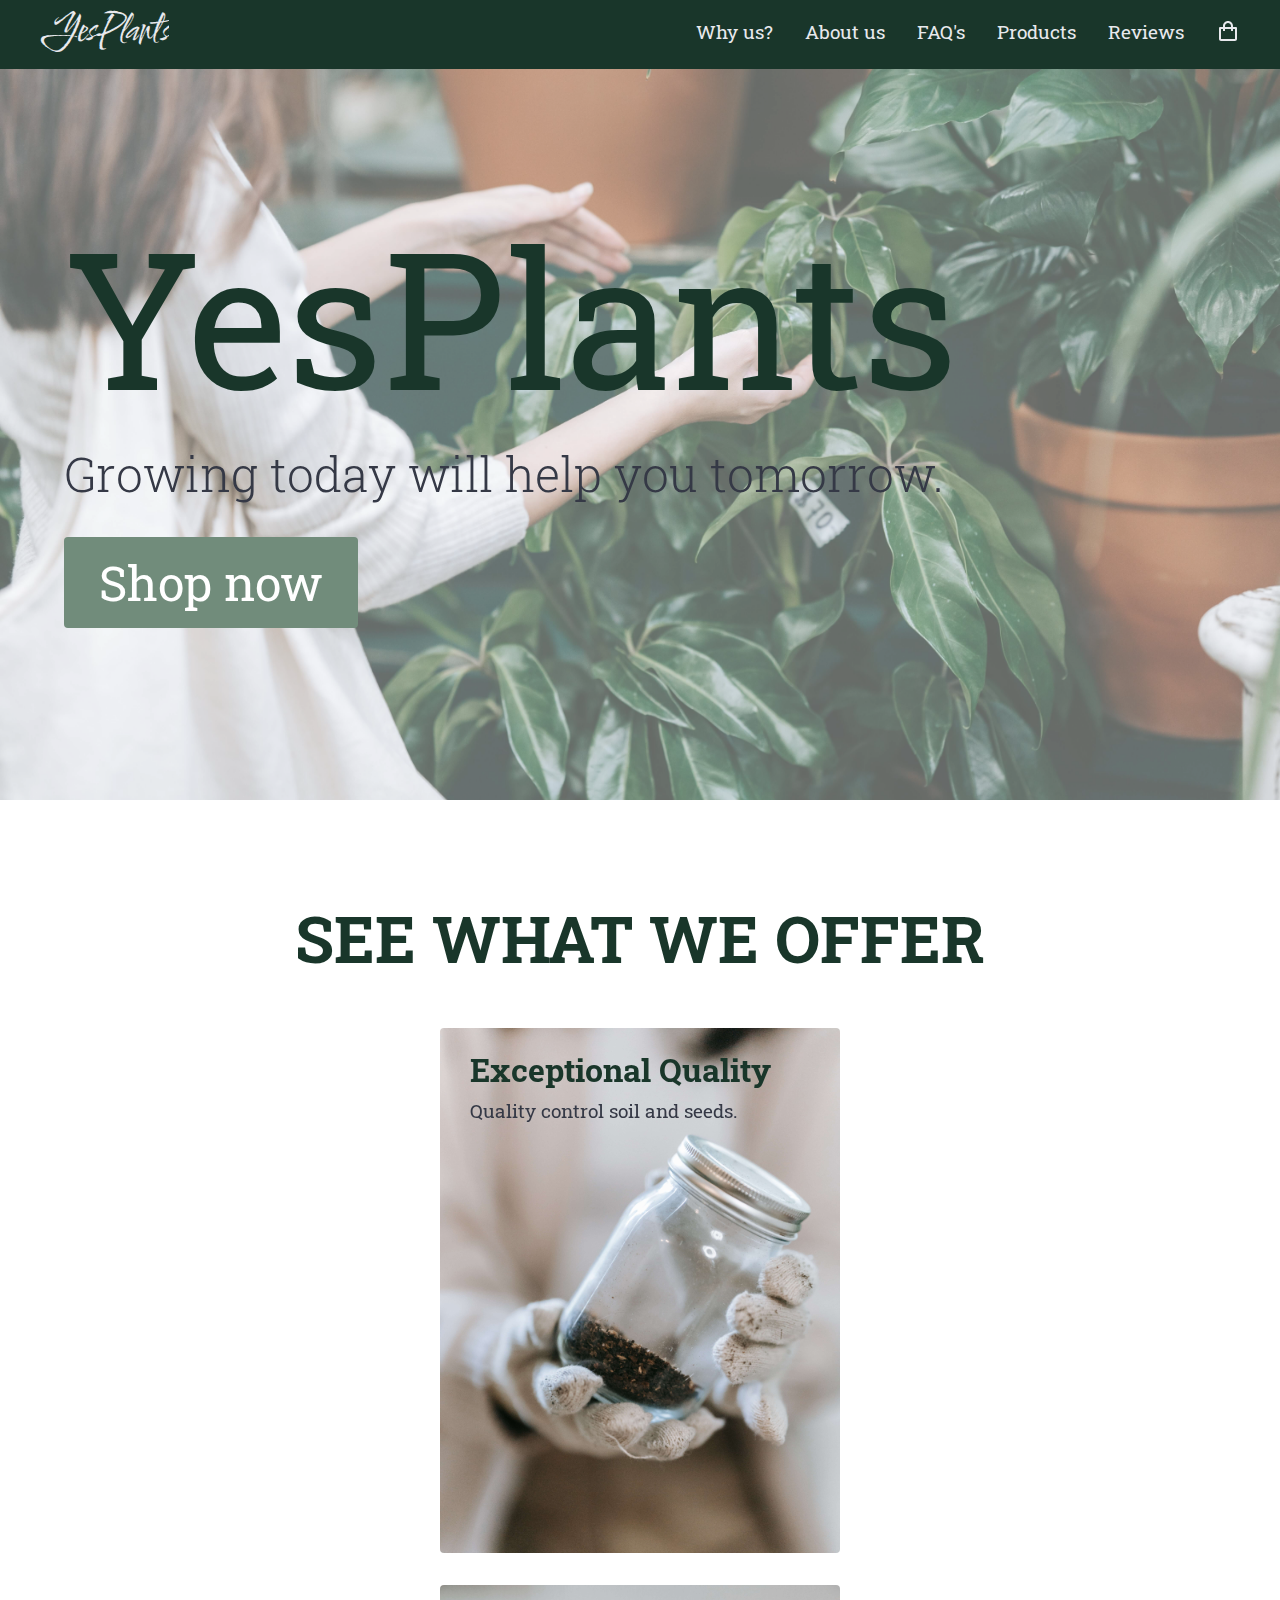
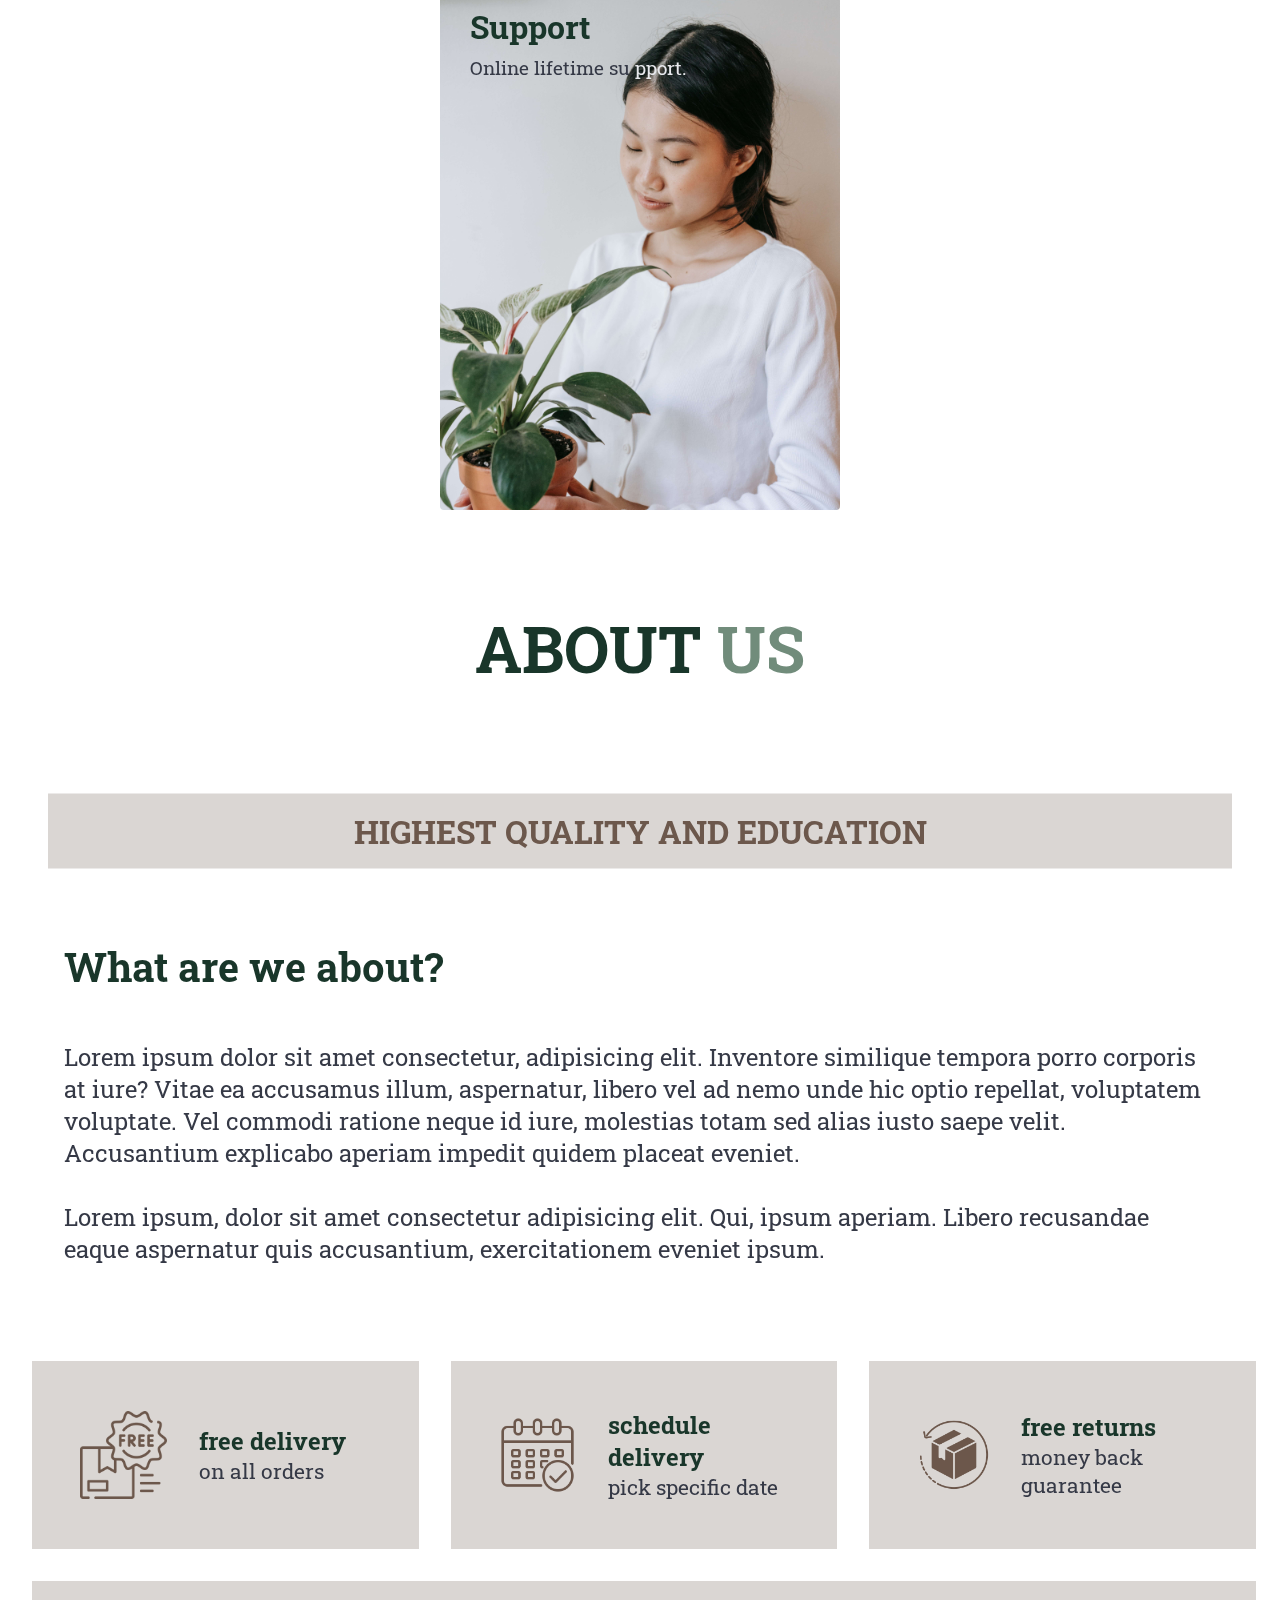
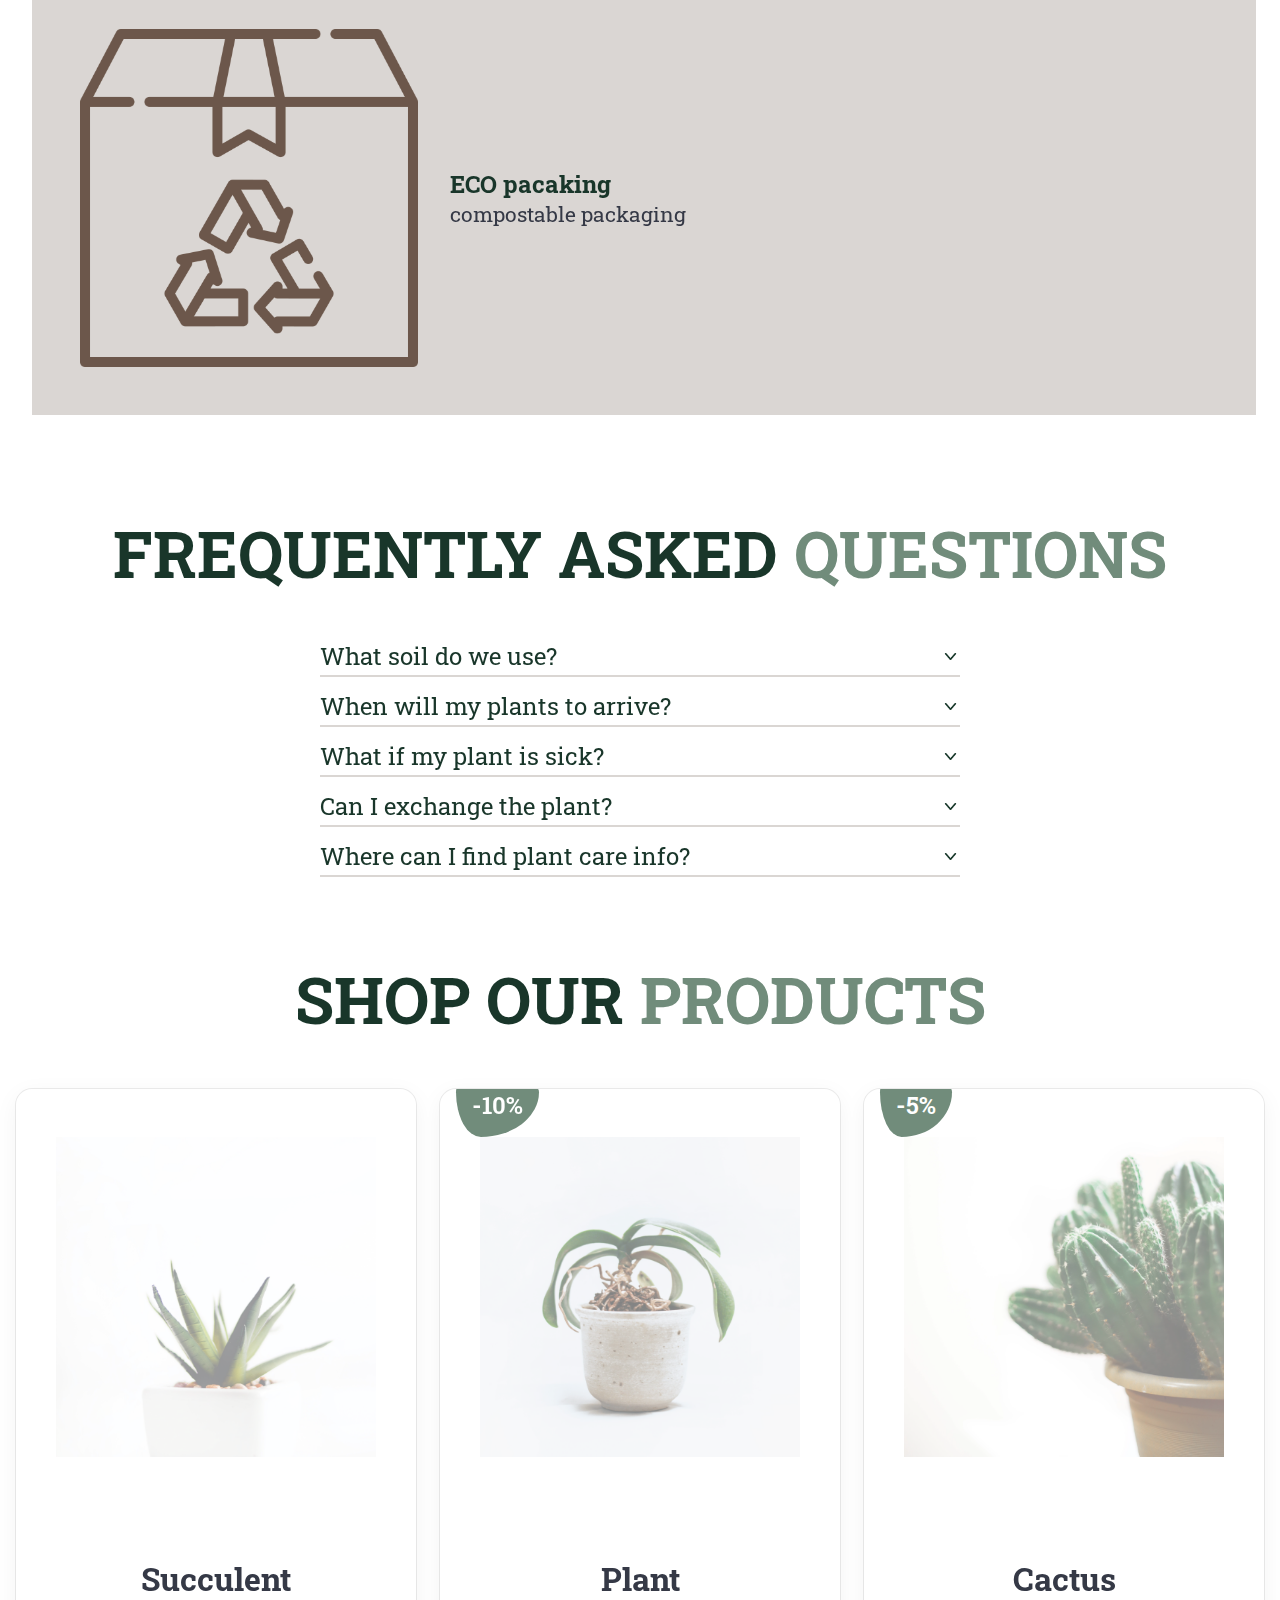
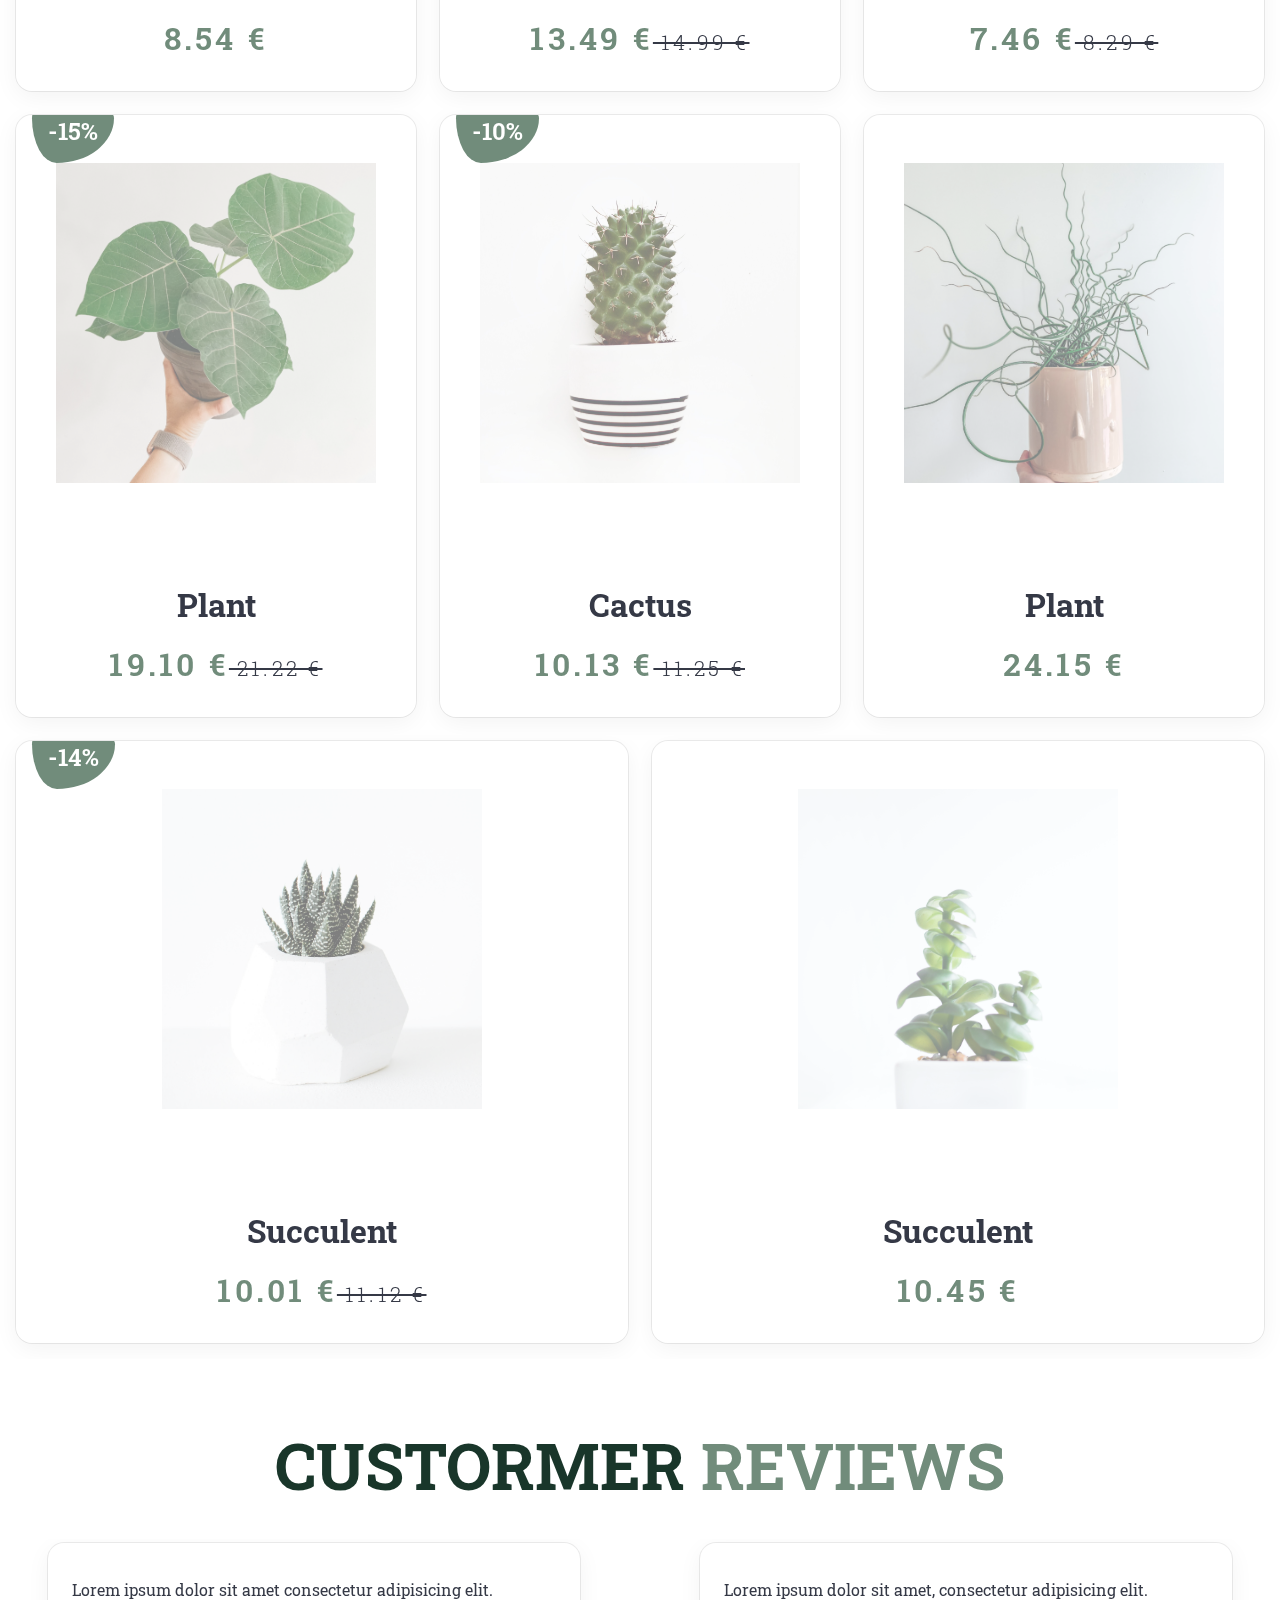
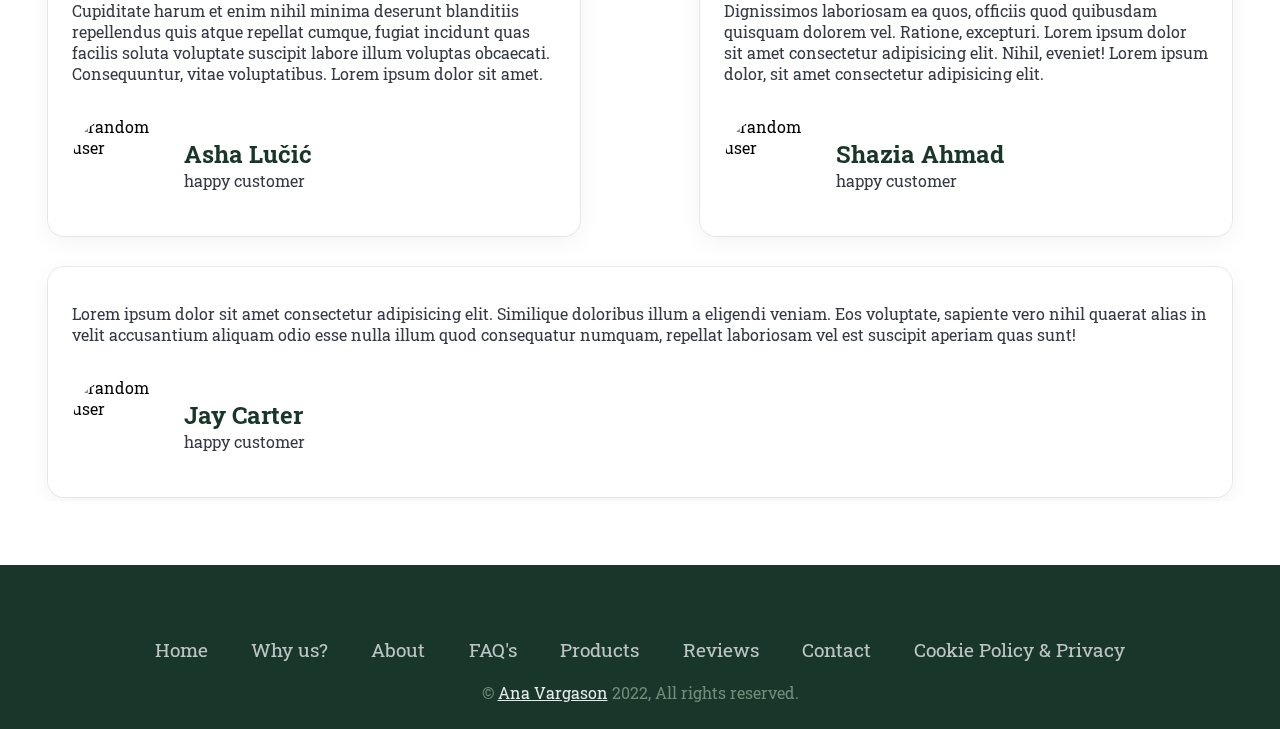
==== index.html @ 45b7e2fa "GitPages" ====
<!DOCTYPE html>
<html lang="en">

<head>
    <meta charset="UTF-8">
    <meta name="viewport" content="width=device-width, initial-scale=1.0">
    <title>YesPlants</title>
    <link rel="stylesheet" href="/assets/css/styles.css">
    <link rel="stylesheet" href="https://use.fontawesome.com/releases/v5.15.4/css/all.css"
        integrity="sha384-DyZ88mC6Up2uqS4h/KRgHuoeGwBcD4Ng9SiP4dIRy0EXTlnuz47vAwmeGwVChigm" crossorigin="anonymous">
    <link
        href="https://fonts.googleapis.com/css2?family=Comforter+Brush&family=Roboto+Slab:wght@100;200;300;400;500;600;700;800;900&display=swap"
        rel="stylesheet">
    <script src="https://ajax.googleapis.com/ajax/libs/jquery/2.1.1/jquery.min.js"></script>
</head>

<body>

    <!-- cookies 
    <div id="cookiePopup">
        <img src="/images/cookie.png" alt="cookie">
        <p>
            Our website uses cookies to provide your browsing experience and
            relevant information. Before continuing to use our website, you agree &
            accept of our <a href="#">Cookie Policy & Privacy.</a>
        </p>
        <button id="acceptCookie">Accept</button>
    </div>
-->
    <!-- 
        - navbar 
    -->

    <nav>
        <div class="container">
            <a href="#" class="logo">YesPlants</a>
            <div class="menu">
                <a href="#services">Why us?</a>
                <a href="#about">About us</a>
                <a href="#faq">FAQ's</a>
                <a href="#products">Products</a>
                <a href="#reviews">Reviews</a>
                <a href="/cart.html"><svg xmlns="http://www.w3.org/2000/svg" width="24" height="24"
                        style="fill: #e8e9ed;">
                        <path
                            d="M5 22h14c1.103 0 2-.897 2-2V9a1 1 0 0 0-1-1h-3V7c0-2.757-2.243-5-5-5S7 4.243 7 7v1H4a1 1 0 0 0-1 1v11c0 1.103.897 2 2 2zM9 7c0-1.654 1.346-3 3-3s3 1.346 3 3v1H9V7zm-4 3h2v2h2v-2h6v2h2v-2h2l.002 10H5V10z">
                        </path>
                    </svg></a>
            </div>
            <button class="hamburger">
                <span></span>
                <span></span>
                <span></span>
            </button>
        </div>
    </nav>
    <div class="mobile-nav">
        <a href="#services">Why us?</a>
        <a href="#about">About us</a>
        <a href="#faq">FAQ's</a>
        <a href="#reviews">Reviews</a>
        <a href="/cart.html"><svg xmlns="http://www.w3.org/2000/svg" width="24" height="24" style="fill: #e8e9ed;">
                <path
                    d="M5 22h14c1.103 0 2-.897 2-2V9a1 1 0 0 0-1-1h-3V7c0-2.757-2.243-5-5-5S7 4.243 7 7v1H4a1 1 0 0 0-1 1v11c0 1.103.897 2 2 2zM9 7c0-1.654 1.346-3 3-3s3 1.346 3 3v1H9V7zm-4 3h2v2h2v-2h6v2h2v-2h2l.002 10H5V10z">
                </path>
            </svg></a>
    </div>

    <!-- 
        - hero section 
    -->

    <div class="main">
        <div class="main__container">
            <div class="main__content">
                <h1 class="glow">YesPlants</h1>
                <h2>Growing today will help you tomorrow.</h2>
                <button class="main__btn"><a href="#products">Shop now</a></button>
            </div>
        </div>
    </div>

    <!-- 
        - services  section 
    -->

    <div class="services" id="services">
        <h1 class="heading">See what we offer</h1>
        <div class="services__container">
            <div class="services__card">
                <h2>Exceptional Quality</h2>
                <p>Quality control soil and seeds.</p>
            </div>
            <div class="services__card">
                <h2>Support</h2>
                <p>Online lifetime su <span>pport.</span></p>
            </div>
        </div>
    </div>

    <!-- 
        - about section 
    -->

    <div class="about" id="about">
        <h1 class="heading">About <span>US</span></h1>
        <div class="row">
            <div class="video-container">
                <video src="/assets/images/about.mp4" loop autoplay muted></video>
                <h3>Highest Quality and Education</h3>
            </div>
            <div class="content">
                <h3>What are we about?</h3>
                <p>Lorem ipsum dolor sit amet consectetur, adipisicing elit. Inventore similique tempora porro
                    corporis at iure? Vitae ea accusamus illum, aspernatur, libero vel ad nemo unde hic optio
                    repellat, voluptatem voluptate. Vel commodi ratione neque id iure, molestias totam sed alias
                    iusto saepe velit. Accusantium explicabo aperiam impedit quidem placeat eveniet.</p>
                <p>Lorem ipsum, dolor sit amet consectetur adipisicing elit. Qui, ipsum aperiam. Libero recusandae
                    eaque aspernatur quis accusantium, exercitationem eveniet ipsum.</p>
            </div>
        </div>
    </div>

    <!-- 
        - icons 
    -->

    <div class="icons__container" id="faq">
        <div class="icons">
            <img src="/assets/images/delivery.png" alt="free delivery">
            <div class="info">
                <h3>free delivery</h3>
                <span>on all orders</span>
            </div>
        </div>
        <div class="icons">
            <img src="/assets/images/calendar.png" alt="pick a date">
            <div class="info">
                <h3>schedule delivery</h3>
                <span>pick specific date</span>
            </div>
        </div>
        <div class="icons">
            <img src="/assets/images/return.png" alt="free returns">
            <div class="info">
                <h3>free returns</h3>
                <span>money back guarantee</span>
            </div>
        </div>
        <div class="icons">
            <img src="/assets/images/package.png" alt="compostable packaging">
            <div class="info">
                <h3>ECO pacaking</h3>
                <span>compostable packaging</span>
            </div>
        </div>
    </div>

    <!--
        - FaQ's section
    -->

    <div class="faq-container">
        <h1 class="heading">Frequently Asked <span> Questions</span></h1>
        <div class="accordion">

            <!-- #1 Q -->
            <div class="accordion-item">
                <button class="accordion-question">What soil do we use?</button>
                <div class="accordion-collapse collapse">
                    <div class="accordion-content">
                        <p>Lorem ipsum dolor sit amet consectetur adipisicing elit. Enim odio maxime nulla doloremque
                            quos, iure
                            similique temporibus saepe dignissimos eaque.
                            <br>
                            Lorem ipsum dolor sit amet consectetur
                            adipisicing elit. Eligendi, accusantium animi. Architecto dolores similique, perspiciatis ut
                            aperiam ipsum mollitia at.
                        </p>
                    </div>
                </div>
            </div>

            <!-- #2 Q -->
            <div class="accordion-item">
                <button class="accordion-question">When will my plants to arrive?</button>
                <div class="accordion-collapse collapse">
                    <div class="accordion-content">
                        <p>Lorem ipsum dolor sit amet consectetur adipisicing elit. Modi consequatur consectetur
                            officiis.</p>
                    </div>
                </div>
            </div>

            <!-- #3 Q -->
            <div class="accordion-item">
                <button class="accordion-question">What if my plant is sick?</button>
                <div class="accordion-collapse collapse">
                    <div class="accordion-content">
                        <p>Lorem ipsum dolor, sit amet consectetur adipisicing elit. Porro incidunt natus, explicabo
                            ipsam nihil
                            quisquam asperiores quos tenetur. Lorem ipsum dolor sit amet consectetur adipisicing elit.
                            Eaque necessitatibus explicabo maxime? Ipsum.</p>
                    </div>
                </div>
            </div>

            <!-- #4 Q -->
            <div class="accordion-item">
                <button class="accordion-question">Can I exchange the plant?</button>
                <div class="accordion-collapse collapse">
                    <div class="accordion-content">
                        <p>Lorem ipsum dolor sit amet.</p>
                    </div>
                </div>
            </div>

            <!-- #5 Q -->
            <div class="accordion-item">
                <button class="accordion-question">Where can I find plant care info?</button>
                <div class="accordion-collapse collapse">
                    <div class="accordion-content">
                        <p>Lorem ipsum dolor sit amet consectetur adipisicing elit. Quos excepturi molestias officiis
                            architecto
                            tenetur? Sapiente temporibus molestiae quae!</p>
                    </div>
                </div>
            </div>
        </div>
    </div>

    <!-- 
        - products section 
    -->

    <div class="products" id="products">
        <h1 class="heading">Shop our <span>products</span></h1>
        <div class="box-container">
            <div class="box">
                <div class="no-discount"></div>
                <div class="image">
                    <img src="/assets/images/product.jpg" alt="product">
                    <div class="icons">
                        <button><i class="fas fa-heart heart"></i></button>
                        <button><a href="/cart.html"><i class="fas fa-shopping-cart btn-cart"></i></a></button>
                        <button><i class="fas fa-share"></i></button>
                    </div>
                </div>
                <div class="content">
                    <h3>Succulent</h3>
                    <div class="price">8.54 €</div>
                </div>
            </div>
            <div class="box">
                <span class="discount">-10%</span>
                <div class="image">
                    <img src="/assets/images/product2.jpg" alt="product">
                    <div class="icons">
                        <button><i class="fas fa-heart heart"></i></button>
                        <button><a href="/cart.html"><i class="fas fa-shopping-cart btn-cart"></i></a></button>
                        <button><i class="fas fa-share"></i></button>
                    </div>
                </div>
                <div class="content">
                    <h3>Plant</h3>
                    <div class="price">13.49 €<span> 14.99 €</span></div>
                </div>
            </div>
            <div class="box">
                <span class="discount">-5%</span>
                <div class="image">
                    <img src="/assets/images/product3.jpg" alt="product">
                    <div class="icons">
                        <button><i class="fas fa-heart heart"></i></button>
                        <button><a href="/cart.html"><i class="fas fa-shopping-cart btn-cart"></i></a></button>
                        <button><i class="fas fa-share"></i></button>
                    </div>
                </div>
                <div class="content">
                    <h3>Cactus</h3>
                    <div class="price">7.46 €<span> 8.29 €</span></div>
                </div>
            </div>
            <div class="box">
                <span class="discount">-15%</span>
                <div class="image">
                    <img src="/assets/images/product4.jpg" alt="product">
                    <div class="icons">
                        <button><i class="fas fa-heart heart"></i></button>
                        <button><a href="/cart.html"><i class="fas fa-shopping-cart btn-cart"></i></a></button>
                        <button><i class="fas fa-share"></i></button>
                    </div>
                </div>
                <div class="content">
                    <h3>Plant</h3>
                    <div class="price">19.10 €<span> 21.22 €</span></div>
                </div>
            </div>
            <div class="box">
                <span class="discount">-10%</span>
                <div class="image">
                    <img src="/assets/images/product5.jpg" alt="product">
                    <div class="icons">
                        <button><i class="fas fa-heart heart"></i></button>
                        <button><a href="/cart.html"><i class="fas fa-shopping-cart btn-cart"></i></a></button>
                        <button><i class="fas fa-share"></i></button>
                    </div>
                </div>
                <div class="content">
                    <h3>Cactus</h3>
                    <div class="price">10.13 €<span> 11.25 €</span></div>
                </div>
            </div>
            <div class="box">
                <div class="no-discount"></div>
                <div class="image">
                    <img src="/assets/images/product8.jpg" alt="product">
                    <div class="icons">
                        <button><i class="fas fa-heart heart"></i></button>
                        <button><a href="/cart.html"><i class="fas fa-shopping-cart btn-cart"></i></a></button>
                        <button><i class="fas fa-share"></i></button>
                    </div>
                </div>
                <div class="content">
                    <h3>Plant</h3>
                    <div class="price">24.15 €</div>
                </div>
            </div>
            <div class="box">
                <span class="discount">-14%</span>
                <div class="image">
                    <img src="/assets/images/product6.jpg" alt="product">
                    <div class="icons">
                        <button><i class="fas fa-heart heart"></i></button>
                        <button><a href="/cart.html"><i class="fas fa-shopping-cart btn-cart"></i></a></button>
                        <button><i class="fas fa-share"></i></button>
                    </div>
                </div>
                <div class="content">
                    <h3>Succulent</h3>
                    <div class="price">10.01 €<span> 11.12 €</span></div>
                </div>
            </div>
            <div class="box">
                <div class="no-discount"></div>
                <div class="image">
                    <img src="/assets/images/product7.jpg" alt="product">
                    <div class="icons">
                        <button><i class="fas fa-heart heart"></i></button>
                        <button><a href="/cart.html"><i class="fas fa-shopping-cart btn-cart"></i></a></button>
                        <button><i class="fas fa-share"></i></button>
                    </div>
                </div>
                <div class="content">
                    <h3>Succulent</h3>
                    <div class="price">10.45 €<span></div>
                </div>
            </div>
        </div>
    </div>

    <!-- 
        - review section 
    -->

    <div class="review" id="reviews">
        <h1 class="heading">Custormer <span>reviews</span></h1>
        <div class="box-container">
            <div class="box">
                <i class="fas fa-star stars"></i>
                <i class="fas fa-star stars"></i>
                <i class="fas fa-star stars"></i>
                <i class="fas fa-star stars"></i>
                <i class="fas fa-star stars"></i>
                <p>Lorem ipsum dolor sit amet consectetur adipisicing elit. Cupiditate harum et enim nihil minima
                    deserunt blanditiis repellendus quis atque repellat cumque, fugiat incidunt quas facilis soluta
                    voluptate suscipit labore illum voluptas obcaecati. Consequuntur, vitae voluptatibus. Lorem
                    ipsum
                    dolor sit amet.</p>
                <div class="user">
                    <img src="https://randomuser.me/api/portraits/women/61.jpg" alt="random user">
                    <div class="user-info">
                        <h3>Asha Lučić</h3>
                        <span>happy customer</span>
                    </div>
                </div>
                <span class="fas fa-quote-right"></span>
            </div>

            <div class="box">
                <i class="fas fa-star stars"></i>
                <i class="fas fa-star stars"></i>
                <i class="fas fa-star stars"></i>
                <i class="fas fa-star stars"></i>
                <i class="fas fa-star"></i>
                <p>Lorem ipsum dolor sit amet, consectetur adipisicing elit. Dignissimos laboriosam ea quos,
                    officiis
                    quod quibusdam quisquam dolorem vel. Ratione, excepturi. Lorem ipsum dolor sit amet consectetur
                    adipisicing elit. Nihil, eveniet! Lorem ipsum dolor, sit amet consectetur adipisicing elit.</p>
                <div class="user">
                    <img src="https://randomuser.me/api/portraits/women/36.jpg" alt="random user">
                    <div class="user-info">
                        <h3>Shazia Ahmad</h3>
                        <span>happy customer</span>
                    </div>
                </div>
                <span class="fas fa-quote-right"></span>
            </div>

            <div class="box">
                <i class="fas fa-star stars"></i>
                <i class="fas fa-star stars"></i>
                <i class="fas fa-star stars"></i>
                <i class="fas fa-star stars"></i>
                <i class="fas fa-star stars"></i>
                <p>Lorem ipsum dolor sit amet consectetur adipisicing elit. Similique doloribus illum a eligendi
                    veniam.
                    Eos voluptate, sapiente vero nihil quaerat alias in velit accusantium aliquam odio esse nulla
                    illum
                    quod consequatur numquam, repellat laboriosam vel est suscipit aperiam quas sunt!</p>
                <div class="user">
                    <img src="https://randomuser.me/api/portraits/men/67.jpg" alt="random user">
                    <div class="user-info">
                        <h3>Jay Carter</h3>
                        <span>happy customer</span>
                    </div>
                </div>
                <span class="fas fa-quote-right"></span>
            </div>
        </div>
    </div>

    <!-- 
        - footer section 
    -->

    <div class="footer">
        <div class="social">
            <a href="/"><i class="fab fa-facebook"></i></a>
            <a href="/"><i class="fab fa-youtube"></i></a>
            <a href="/"><i class="fab fa-instagram"></i></a>
            <a href="/"><i class="fab fa-twitter"></i></a>
        </div>
        <ul class="list">
            <li>
                <a href="#home">Home</a>
            </li>
            <li>
                <a href="#services">Why us?</a>
            </li>
            <li>
                <a href="#about">About</a>
            </li>
            <li>
                <a href="#faq">FAQ's</a>
            </li>
            <li>
                <a href="#products">Products</a>
            </li>
            <li>
                <a href="#reviews">Reviews</a>
            </li>
            <li>
                <a href="/">Contact</a>
            </li>
            <li>
                <a href="/">Cookie Policy & Privacy</a>
            </li>
        </ul>
        <p class="copyright">
            © <a href="http://www.anavargason.com">Ana Vargason</a> 2022, All rights reserved.
        </p>
    </div>

    <!-- 
        - js 
    -->

    <script src="/assets/js/app.js"></script>
</body>

</html>
---- assets/css/styles.css ----
* {
  box-sizing: border-box;
  overflow-x: hidden;
  margin: 0;
  padding: 0;
  border: 0;
  font-family: "Roboto Slab", serif;
}

*::before,
*::after {
  box-sizing: initial;
  margin: 0;
}

body {
  height: 100%;
  width: 100%;
  left: 0;
  scroll-behavior: smooth;
  scroll-snap-type: y;
  right: 0;
}

.heading {
  color: #19362a;
  text-transform: uppercase;
  margin-top: 1em;
  margin-bottom: 0.5em;
  font-size: 4em;
  text-align: center;
}

.heading span {
  color: #718c7b;
}

/* -----------
    navbar
-----------*/

nav {
  position: fixed;
  top: 0;
  left: 0;
  right: 0;
  z-index: 99;
  background: #19362a;
  padding: 5px 40px;
  border-bottom: 3px solid #19362a;
}

nav .container {
  max-width: 100%;
  margin: 0 auto;
  display: flex;
  align-items: center;
  justify-content: space-between;
}

nav .container .logo {
  font-size: 2.5rem;
  font-family: "Comforter Brush", cursive;
  font-weight: 300;
  font-style: italic;
  text-decoration: none;
  color: #e8e9ed;
}

nav .container .hamburger {
  display: block;
  position: relative;
  z-index: 1;
  user-select: none;
  appearance: none;
  border: none;
  outline: none;
  background: none;
  cursor: pointer;
  padding: 0.5rem;
}

nav .container .hamburger span {
  display: block;
  width: 33px;
  height: 4px;
  border-radius: 6px;
  margin-bottom: 5px;
  position: relative;
  background: #e8e9ed;
  z-index: 1;
  transform-origin: 0 0;
  transition: 0.4s;
}

nav .container .hamburger:hover span:nth-child(2) {
  transform: translateX(10px);
  background: #718c7b;
}

nav .container .hamburger.is-active span:nth-child(1) {
  transform: translate(0px, -2px) rotate(45deg);
}

nav .container .hamburger.is-active span:nth-child(2) {
  opacity: 0;
  transform: translateX(15px);
}

nav .container .hamburger.is-active span:nth-child(3) {
  transform: translate(-3px, 3px) rotate(-45deg);
}

nav .container .hamburger.is-active:hover span {
  background: #718c7b;
}

nav .container .menu {
  display: none;
  flex: 1 1 0%;
  justify-content: flex-end;
  margin: 0 -16px;
}

nav .container .menu a {
  text-decoration: none;
  margin: 0 0.5rem;
  font-size: 1.2rem;
  color: #e8e9ed;
  font-weight: 400;
  transition: 0.3s ease-in-out;
  padding: 0.5rem;
}

nav .container .menu a:hover {
  color: #718c7b;
}

.mobile-nav {
  display: block;
  position: fixed;
  top: 0;
  left: 100%;
  width: 100%;
  min-height: 70vh;
  z-index: 98;
  background: #19362a;
  padding-top: 6rem;
}

.mobile-nav.is-active {
  left: 0;
}

.mobile-nav a {
  text-decoration: none;
  text-align: center;
  margin: 0 auto 1rem;
  display: block;
  width: 100%;
  max-width: 200px;
  font-size: 1.2rem;
  color: #e8e9ed;
  font-weight: 400;
  padding: 0.8rem 1rem;
  background: #718c7b6b;
  border-radius: 6px;
  transition: 0.3s ease-in-out;
}

.mobile-nav a:hover {
  background: #718c7bda;
}

@media screen and (min-width: 768px) {
  nav .container .hamburger {
    display: none;
  }

  nav .container .menu {
    display: flex;
  }
}

/* -----------
    hero
-----------*/

.main__container {
  position: relative;
  align-items: center;
  justify-self: center;
  display: flex;
  margin: 0;
  height: 90vh;
  z-index: 0;
  width: 100%;
  height: 80vh;
  padding-top: 1rem;
  padding-left: 5%;
  min-height: 50em;
}

.main__container::before {
  content: "";
  background-image: url(/assets/images/bg2.jpg);
  background-size: cover;
  position: absolute;
  top: 0px;
  right: 0px;
  bottom: 0px;
  left: 0px;
  opacity: 0.6;
}

.main__content h1 {
  position: relative;
  font-size: 12rem;
  color: #19362a;
  font-weight: 400;
}

.main__content h2 {
  position: relative;
  font-size: 3rem;
  color: #353946;
  font-weight: 300;
}

.main__btn {
  font-size: 1rem;
  background: #718c7b;
  padding: 14px 35px;
  border: none;
  border-radius: 4px;
  color: white;
  margin-top: 2rem;
  cursor: pointer;
  position: relative;
  transition: all 0.35s;
  outline: none;
}

.main__btn a {
  position: relative;
  z-index: 2;
  color: white;
  font-size: 3rem;
  text-decoration: none;
}

.main__btn:after {
  position: absolute;
  color: #94897e;
  content: "";
  top: 0;
  left: 0;
  width: 0;
  height: 100%;
  background: #353946;
  transition: all 0.35s;
  border-radius: 4px;
}

.main__btn:hover {
  color: #fff;
}

.main__btn:hover:after {
  width: 100%;
}

/* mobile responsive */

@media screen and (max-width: 820px) {
  .main__container {
    padding-left: 10%;
    align-items: center;
    justify-self: center;
    width: 100%;
    height: 50%;
  }

  .main__container::before {
    background-position: center right;
  }

  .main__content {
    text-align: center;
    margin-bottom: 2rem;
    height: 100%;
  }
  .main__content h1 {
    padding-top: 12rem;
    font-size: 2.5rem;
    width: 100%;
  }

  .main__content h2 {
    font-size: 2rem;
    width: 100%;
  }

  .main__content p {
    margin-top: 1rem;
    font-size: 1.5rem;
    width: 100%;
  }
}

@media screen and (max-width: 490px) {
  .main__container {
    padding-left: 0;
    padding-bottom: 0;
  }

  .main__content h1 {
    font-size: 4rem;
  }

  .main__content h2 {
    font-size: 1.5rem;
  }

  .main__btn {
    padding: 12px 35px;
    margin: 1em;
  }

  .main__btn a {
    font-size: 1.5rem;
  }

  .heading {
    font-size: 1.8rem;
  }
}

/* -----------
    services
-----------*/

.services {
  margin-top: 2rem;
  display: flex;
  flex-direction: column;
  align-items: center;
  margin-bottom: 1rem;
}

.services__container {
  overflow: hidden;
  display: flex;
  justify-content: center;
  flex-wrap: wrap;
}

.services__card {
  margin: 1rem 10rem;
  height: 525px;
  width: 400px;
  border-radius: 4px;
  background-image: url(/assets/images/soil.jpg);
  background-size: cover;
  position: relative;
  color: #000000;
  transition: 0.3s ease-in-out;
}

.services__card:nth-child(2) {
  background-image: url(/assets/images/card1.jpg);
  background-size: cover;
  position: relative;
  color: #000;
}

.services h2 {
  position: absolute;
  top: 20px;
  left: 30px;
  color: #19362a;
  font-size: 2rem;
}

.services__card p {
  color: #353946;
  position: absolute;
  font-size: 1.2rem;
  top: 70px;
  left: 30px;
}

.services__card span {
  color: #e8e9ed;
}

.services__card button {
  color: #19362a;
  padding: 10px 20px;
  border: none;
  outline: none;
  border-radius: 4px;
  background: #d6ddfc;
  position: absolute;
  top: 110px;
  left: 30px;
  font-size: 1.3rem;
  cursor: pointer;
}

.services__card:hover {
  transform: scale(1.075);
  transition: 0.2s ease-in;
  cursor: pointer;
}

@media screen and (max-width: 480px) {
  .services h2 {
    top: 15px;
    left: 15px;
    font-size: 1.1rem;
  }

  .services__card p {
    color: #353946;
    position: absolute;
    font-size: 0.7rem;
    top: 45px;
    left: 15px;
  }

  .services__card {
    width: 200px;
    height: 350px;
  }
}

/* -----------
    about
-----------*/

.about {
  display: flex;
  flex-direction: column;
  align-items: center;
  margin-bottom: 2rem;
  padding: 0 3rem;
}

.about .row {
  display: flex;
  align-items: center;
  gap: 2rem;
  flex-wrap: wrap;
  padding: 2rem 0;
  padding-bottom: 3rem;
}

.about .row .video-container {
  flex: 1 1 40rem;
  position: relative;
}

.about .row .video-container video {
  width: 100%;
  border: 1.5rem soldi #fff;
  height: 100%;
}

.about .row .video-container h3 {
  position: absolute;
  top: 50%;
  width: 100%;
  transform: translateY(-50%);
  font-size: 2rem;
  color: #6c584c;
  text-transform: uppercase;
  background-color: #dad6d3;
  padding: 1rem 1rem;
  text-align: center;
  mix-blend-mode: screen;
}

.about .row .content {
  flex: 1 1 40rem;
  padding: 0 1rem;
}

.about .row .content h3 {
  font-size: 2.5rem;
  padding-bottom: 2rem;
  color: #19362a;
}

.about .row .content p {
  color: #353946;
  font-size: 1.5rem;
  padding: 1rem 0;
}

@media screen and (max-width: 480px) {
  .about {
    margin-bottom: 0.5rem;
  }

  .about .row .content h3 {
    font-size: 1.5rem;
  }

  .about .row .content p {
    font-size: 1rem;
  }

  .about .row .video-container h3 {
    color: transparent;
    background-color: transparent;
  }
}

/* -----------
    icons
-----------*/

.icons__container {
  display: flex;
  flex-wrap: wrap;
  gap: 2rem;
  padding-right: 1.5rem;
  padding-left: 2rem;
  padding-bottom: 2rem;
}

.icons__container .icons {
  padding: 2rem;
  background-color: #dad6d3;
  display: flex;
  align-items: center;
  flex: 1 1 20rem;
  border: 1rem solid #dad6d3;
}

.icons__container .icons img {
  margin-right: 2rem;
  width: 30%;
  height: auto;
}

.icons__container .icons h3 {
  color: #19362a;
  font-size: 1.5rem;
}

.icons__container .icons span {
  color: #353946;
  font-size: 1.3rem;
}

@media screen and (max-width: 820px) {
  .icons__container {
    gap: 1rem;
    padding-right: 1rem;
    padding-left: 1rem;
    padding-bottom: 1rem;
  }

  .icons__container .icons {
    padding: 1rem;
  }

  .icons__container .icons img {
    margin-right: 2rem;
    width: 20%;
  }

  .icons__container .icons h3 {
    font-size: 1.2rem;
  }

  .icons__container .icons span {
    font-size: 1rem;
  }
}

/* -----------
    faq's 
-----------*/

.faq-container h1 {
  margin-bottom: 2rem;
}

.accordion {
  width: 50%;
  margin: 1rem auto;
}

.accordion-question {
  display: flex;
  justify-content: space-between;
  align-items: center;
  width: 100%;
  text-align: left;
  color: #19362a;
  font-size: 1.5rem;
  padding: 0;
  border: none;
  padding-bottom: 0.2rem;
  border-bottom: 2px solid #dad6d3;
  background: transparent;
  cursor: pointer;
  margin-top: 0.8rem;
}

.accordion-question::after {
  content: "";
  display: block;
  width: 1.2rem;
  height: 1.2rem;
  background-image: url(/assets/images/down.png);
  background-repeat: no-repeat;
  background-size: contain;
  background-position: center;
  transition: all 0.3s ease-in-out;
}

.accordion-collapse {
  transition: all 0.3s ease;
}

.accordion-question.open {
  font-weight: 700;
  outline-color: #fff;
}

.accordion-question.open::after {
  transform: rotate(-180deg);
}

.accordion-collapse.collapse {
  display: none;
}

.accordion-collapse.collapsing {
  height: 0;
  overflow: hidden;
}

.accordion-collapse.open {
  display: block;
}

.accordion-content {
  font-weight: 400;
  padding: 1rem;
  font-size: 1.2rem;
  line-height: 1.4;
  background: #dad6d3;
}

@media screen and (max-width: 820px) {
  .accordion {
    width: 90%;
    margin: 0 auto;
  }

  .accordion-question {
    font-size: 1.2rem;
  }

  .accordion-content {
    font-size: 1rem;
  }
}

/* -----------
    products
-----------*/

.products .box-container {
  display: flex;
  flex-wrap: wrap;
  gap: 1.5rem;
  padding: 1rem 1rem;
  margin-top: 1rem;
}

.products .box-container .box .no-discount {
  padding-top: 2rem;
}

.products .box-container .box {
  flex: 1 1 25rem;
  position: relative;
  border-radius: 1rem;
  box-shadow: rgba(0, 0, 0, 0.05) 0px 6px 24px 0px,
    rgba(0, 0, 0, 0.08) 0px 0px 0px 1px;
}

.products .box-container .box .discount {
  background: #718c7b;
  color: white;
  font-size: 1.5rem;
  font-weight: 600;
  padding: 1rem;
  border-radius: 30% 70% 70% 30% / 30% 30% 70% 70%;
  margin: 1rem 1rem;
}

.products .box-container .box .image {
  position: relative;
  text-align: center;
  padding-top: 1rem;
  overflow: hidden;
  padding-bottom: 4rem;
}

.products .box-container .box .image img {
  height: 20rem;
  transition: all 0.5s ease-in-out;
  opacity: 0.5;
}

.products .box-container .box:hover .image img {
  opacity: 1;
}

.products .box-container .box .image .icons {
  position: absolute;
  margin-top: 1rem;
  bottom: -7rem;
  right: 0;
  left: 0;
  display: flex;
}

.products .box-container .box:hover .image .icons {
  bottom: 0;
}

.products .box-container .box .image .icons button,
.products .box-container .box .image .icons a {
  height: 3rem;
  line-height: 3rem;
  font-size: 1.8rem;
  width: 50%;
  color: #19362a;
  text-decoration: none;
  cursor: pointer;
  background: none;
  transition: all 0.3s ease;
}

.products .box-container .box .image .icons button:hover,
.products .box-container .box .image .icons a:hover {
  color: #dad6d3;
}

.products .box-container .box .image .icons .heart:hover {
  color: #aa5f6f;
}

.red-heart {
  color: #aa5f6f !important;
}

.products .box-container .box .image .icons .cart-btn {
  border-left: 0.5rem solid #fff;
  border-right: 0.5rem solid #fff;
  width: 100%;
}

.products .box-container .box .content {
  padding: 2rem;
  text-align: center;
}

.products .box-container .box .content h3 {
  font-size: 2rem;
  color: #353946;
}

.products .box-container .box .content .price {
  font-size: 2rem;
  color: #718c7b;
  font-weight: 600;
  padding-top: 1rem;
}

.products .box-container .box .content .price span {
  font-size: 1.3rem;
  color: #353946;
  font-weight: 300;
  text-decoration: line-through;
}

@media screen and (max-width: 912px) {
  .products .box-container {
    padding: 0.5rem, 0rem;
  }

  .products .box-container .box {
    flex: 1 2 10rem;
  }

  .products .box-container .box .no-discount {
    padding-top: 1.5rem;
  }

  .products .box-container .box .discount {
    background: #718c7b;
    color: white;
    font-size: 1rem;
    font-weight: 600;
    padding: 0.5rem;
    border-radius: 30% 70% 70% 30% / 30% 30% 70% 70%;
    margin: 0.5rem 0.5rem;
  }

  .products .box-container .box .image {
    position: relative;
    text-align: center;
    padding-top: 1rem;
    overflow: hidden;
    padding-bottom: 3.5rem;
  }

  .products .box-container .box .image img {
    height: 8rem;
    opacity: 1;
  }

  .products .box-container .box .image .icons {
    bottom: 0;
  }

  .products .box-container .box:hover .image .icons {
    bottom: 0;
  }

  .products .box-container .box .image .icons a {
    line-height: 2rem;
    font-size: 1rem;
    width: 50%;
    color: #353946;
    text-decoration: none;
  }

  .products .box-container .box .image .icons a:hover {
    color: #dad6d3;
  }

  .products .box-container .box .content {
    padding: 0.5rem;
    text-align: center;
  }

  .products .box-container .box .content h3 {
    font-size: 1.3rem;
  }

  .products .box-container .box .content .price {
    font-size: 1.2rem;
  }

  .products .box-container .box .content .price span {
    font-size: 1.1rem;
  }
}

/* -----------
    reviews
-----------*/

.review .box-container {
  display: flex;
  flex-wrap: wrap;
  gap: 1.5rem;
}

.review .box-container .box {
  flex: 1 1 30rem;
  margin: 0.2rem 3rem;
  border-radius: 1rem;
  box-shadow: rgba(0, 0, 0, 0.05) 0px 6px 24px 0px,
    rgba(0, 0, 0, 0.08) 0px 0px 0px 1px;
  padding: 1.5em 1.5em;
  position: relative;
}

.review .box-container .box .fa-quote-right {
  position: absolute;
  bottom: 3rem;
  right: 3rem;
  font-size: 3rem;
  color: #718c7b;
}

.review .box-container .box i {
  color: #19362a81;
  font-size: 1.5rem;
}

.review .box-container .box .stars {
  color: rgb(214, 194, 81);
}

.review .box-container .box p {
  padding-top: 0.8em;
  color: #353946;
  font-size: 1rem;
}

.review .box-container .box .user {
  display: flex;
  align-items: center;
  padding-top: 2rem;
}

.review .box-container .box .user img {
  height: 6rem;
  width: 6rem;
  border-radius: 50%;
  object-fit: cover;
  margin-right: 1rem;
}

.review .box-container .box .user h3 {
  font-size: 1.5rem;
  color: #19362a;
}

.review .box-container .box .user span {
  color: #353946;
}

@media screen and (max-width: 480px) {
  .review .box-container .box .fa-quote-right {
    font-size: 0rem;
  }

  .review .box-container .box {
    padding: 2em 1em;
  }

  .review .box-container .box i {
    font-size: 1rem;
  }

  .review .box-container .box .stars {
    font-size: 1rem;
  }

  .review .box-container .box .user img {
    height: 6rem;
    width: 6rem;
  }

  .review .box-container .box .user h3 {
    font-size: 1rem;
  }
}

/* -----------
    cart
-----------*/

.cart-container {
  max-height: 1440px;
  min-height: 80vh;
  padding-top: 2rem;
  margin: auto 4rem;
  display: flex;
  flex-direction: column;
}

.cart-container .heading {
  font-size: 2.5rem;
  font-weight: 600;
  color: #19362a;
  border-bottom: 2px solid #dad6d3;
  padding: 1.2rem 3.7rem;
  display: flex;
  align-items: center;
  gap: 3.3rem;
}

.item-flex {
  display: flex;
  flex-grow: 1;
}

/* checkout */

.checkout {
  padding-right: 4rem;
  width: 70%;
  border: 2.5rem;
  background: white;
}

.section-heading {
  color: #718c7b;
  margin-bottom: 2.5rem;
  font-size: 1.5rem;
  font-weight: 500;
}

.payment-form {
  margin-bottom: 1.8rem;
}

.payment-method {
  display: flex;
  align-items: center;
  gap: 3.3rem;
  margin-bottom: 2.5rem;
}

.payment-method .method {
  border: 2px solid #dad6d3;
  border-radius: 6px;
  width: 50%;
  display: flex;
  align-items: center;
  padding: 1rem 1.8rem;
  gap: 1.2rem;
  cursor: pointer;
  font-size: 1.2rem;
  color: #19362a;
  background-color: white;
}

.payment-method .selected {
  border-color: #718c7b;
}

.payment-method .method ion-icon {
  font-size: 1.8rem;
}

.payment-method .method .checkmark {
  margin-left: auto;
  color: #dad6d3;
}

.payment-method .method .fill {
  color: #718c7b;
}

.label-deafult {
  padding-top: 0.5rem;
  display: block;
  padding-left: 1.6rem;
  margin-bottom: 0.6rem;
  font-size: 1.2rem;
  text-transform: uppercase;
  color: #718c7b;
  font-weight: 500;
}

.input-deafult {
  background-color: #dad6d3;
  border-radius: 6px;
  width: 100%;
  border: none;
}

.payment-form input {
  padding: 1.3rem 1rem;
  font-size: 1.1rem;
}

input:focus {
  outline: none;
  background-color: #f3f0ed;
}

input::-webkit-inner-spin-button,
input::-webkit-outer-spin-button {
  appearance: none;
  -webkit-appearance: none;
  margin: 0;
}

.cardholder-name,
.card-number {
  margin-bottom: 1rem;
}

.card-number input,
.cvv input {
  letter-spacing: 0.4em;
}

.input-flex {
  display: flex;
  align-items: center;
  gap: 1.2rem;
}

.input-flex .expire-date {
  width: 30%;
}

.input-flex .cvv {
  width: 15%;
}

.expire-date .input-flex {
  color: #718c7b;
  font-size: 1.6rem;
  gap: 1.2rem;
}

.expire-date .input-flex input,
.input-flex .cvv input {
  text-align: center;
}

.btn-primary {
  font-weight: 500;
  color: #e8e9ed;
  background: #718c7b;
  padding: 1.4rem 1.1rem;
  font-size: 1.3rem;
  transition: all 0.3s ease-in-out;
  cursor: pointer;
}

.btn-primary b {
  text-transform: uppercase;
  margin-right: 0.8rem;
  font-size: 1.4rem;
}

.btn-primary span {
  letter-spacing: 0.1em;
  font-size: 1.3rem;
  font-weight: 300;
}

.btn {
  border-radius: 6px;
}

.btn:active {
  transform: scale(0.8);
}

.btn:hover {
  background: #dad6d3;
  color: #718c7b;
}

/* cart styles */

.cart {
  width: 40%;
  display: flex;
  flex-direction: column;
  justify-content: flex-end;
}

.cart-item-box {
  padding: auto 3rem;
  margin: auto 3rem;
  padding-bottom: 2rem;
  margin-bottom: auto;
}

.product-card:not(:last-child) {
  margin-bottom: 1.2rem;
}

.product-card .card {
  position: relative;
  display: flex;
  align-items: flex-start;
  gap: 1.2rem;
}

.card .product-img {
  display: block;
  border-radius: 6px;
}

.card .detail .product-name {
  font-size: 1.2rem;
  font-weight: 600;
  color: #19362a;
  margin-bottom: 0.8rem;
}

.card .detail .wrapper {
  display: flex;
  gap: 1.2rem;
}

.product-qty {
  display: flex;
  align-items: center;
  gap: 0.6rem;
  font-size: 1.1rem;
  font-weight: 500;
  color: #19362a;
}

.product-qty button {
  background: #dad6d3;
  border-radius: 50%;
  width: 1.2rem;
  height: 1.2rem;
  display: flex;
  justify-content: center;
  cursor: pointer;
  align-items: center;
  align-items: center;
}

.product-qty button:active,
.product-close-btn:active {
  transform: scale(0.95);
}

.product-qty button ion-icon {
  --ionicon-stroke-width: 60px;
  font-size: 1rem;
  color: #6b584c;
}

.price {
  color: #353946;
  font-size: 1rem;
  letter-spacing: 0.1em;
}

.product-close-btn {
  position: absolute;
  display: flex;
  justify-content: center;
  cursor: pointer;
  align-items: center;
  top: 0;
  right: 0;
  background: #718c7b;
  border-radius: 50%;
  width: 1.35rem;
  height: 1.35rem;
}

.product-close-btn ion-icon {
  font-size: 1rem;
  color: #e8e9ed;
  --ionicon-stroke-width: 60px;
  transition: all 0.3s ease-in-out;
}

.product-close-btn:hover ion-icon {
  color: #19362a;
}

.discount-token {
  padding: 2rem 3rem;
  border-top: 2px solid #dad6d3;
  border-bottom: 2px solid #dad6d3;
}

.wrapper-flex {
  display: flex;
  align-items: center;
  gap: 1.8rem;
}

.wrapper-flex input {
  padding: 0.8rem 0.9rem;
  font-weight: 600;
  letter-spacing: 0.1em;
}

.btn-outline {
  padding: 0.6rem 1rem;
  padding-right: 1.6rem;
  background: #718c7b;
  border-radius: 6px;
  color: #e8e9ed;
  font-size: 1.1rem;
  cursor: pointer;
  transition: all 0.3s ease-in-out;
}

.btn-outline:hover {
  background: #dad6d3;
  color: #718c7b;
}

.amount {
  padding: 2.3rem 3.7rem;
  color: #19362a;
}

.amount > div {
  display: flex;
  justify-content: space-between;
}

.amount > div:not(:last-child) {
  margin-bottom: 0.5rem;
}

.amount .total {
  border-top: 2px solid #dad6d3;
  font-size: 1.3rem;
  font-weight: 700;
  color: #718c7b;
}

/* responsive medium */

@media screen and (max-width: 1272px) {
  .item-flex {
    flex-direction: column-reverse;
  }

  /* checkout responsive */

  .checkout {
    padding-right: 0;
    width: 100%;
    height: 100%;
  }

  .btn-primary {
    width: 100%;
  }

  /* cart responsive */

  .cart {
    display: grid;
    grid-template-columns: 1fr 1fr;
    width: 100%;
    border-bottom: 2px solid #dad6d3;
    margin-bottom: 1rem;
  }

  .card .wrapper {
    margin-top: auto;
  }

  .cart .cart-item-box {
    margin-bottom: 0;
  }

  .discount-token {
    border-top: none;
  }
}

/* responsive tablet*/

@media screen and (max-width: 820px) {
  .cart-container .heading {
    font-size: 2.2rem;
    overflow: hidden;
  }

  .input-flex .expire-date {
    width: 40%;
  }

  .input-flex .cvv {
    width: 40%;
  }

  /* cart responsive */

  .cart {
    grid-template-columns: 1fr;
  }

  .discount-token {
    border-top: 2px solid #dad6d3;
    padding: 1rem 2rem;
  }

  .amount {
    padding: 1.5rem 3rem;
  }

  .wrapper-flex {
    gap: 20px;
  }
}

/* responsive mobile*/

@media screen and (max-width: 575px) {
  .cart-container {
    max-height: 100%;
    min-height: 80vh;
    padding-top: 3rem;
    margin: auto 1rem;
  }

  .cart {
    display: block;
    width: 100%;
  }

  .checkout {
    display: block;
  }

  .cart-container .heading {
    font-size: 1.5rem;
  }

  .cart-item-box {
    height: 100%;
    overflow: hidden;
    padding: auto auto;
    margin: 2rem 1rem;
  }

  .payment-method,
  .input-flex {
    flex-direction: column;
    width: 100%;
  }

  .payment-method .method {
    width: 100%;
  }

  .input-flex .expire-date {
    width: 100%;
  }

  .input-flex .cvv {
    width: 100%;
  }

  .expire-date .input-flex {
    flex-direction: row;
  }

  .label-deafult {
    font-size: 1rem;
  }

  .payment-method .method {
    width: 100%;
    overflow: hidden;
    font-size: 1rem;
  }

  .discount-token {
    height: 50%;
    margin-top: 3rem;
  }

  .amount {
    height: 70%;
    overflow: hidden;
  }
}

/* small phone responisive */

@media screen and (max-width: 375px) {
  .cart-container .heading {
    font-size: 1.4rem;
  }

  .discount-token {
    margin-top: 0;
    padding: 0 auto;
  }

  .btn-outline {
    padding: 0.6rem 1rem;
    padding-right: 2.6rem;
    background: #718c7b;
    border-radius: 6px;
    color: #e8e9ed;
    font-size: 1rem;
  }

  .wrapper-flex {
    display: flex;
    align-items: center;
    gap: 1.2rem;
  }
}

/* -----------
    footer 
-----------*/

.footer {
  background: #19362a;
  width: 100%;
  padding: 1.5em 0;
  margin-top: 4rem;
}

.footer .social {
  text-align: center;
  padding-bottom: 25px;
}

.footer .social a {
  font-size: 2rem;
  color: #e8e9ed;
  justify-content: space-between;
  display: inline-block;
  text-align: center;
  opacity: 0.6;
  margin-left: 10px;
  transition: all 0.3s ease;
}

.footer .social a:hover {
  opacity: 1;
}

.footer ul {
  margin-top: 0;
  padding: 0;
  font-style: none;
  font-size: 1.2rem;
  line-height: 1.6;
  margin-bottom: 0;
  text-align: center;
}

.footer ul li a {
  color: #e8e9ed;
  text-decoration: none;
  opacity: 0.8;
  transition: all 0.3s ease;
}

.footer ul li a:hover {
  opacity: 1;
}

.footer ul li {
  display: inline-block;
  padding: 0 1em;
}

.footer .copyright {
  text-align: center;
  padding-top: 0.5em;
  padding-bottom: 0.1em;
  color: #718c7b;
}

.footer .copyright a {
  color: #e8e9ed;
}

@media screen and (max-width: 480px) {
  .footer .social a {
    font-size: 1.2rem;
  }

  .footer ul {
    font-size: 1rem;
  }

  .footer .copyright {
    font-size: 0.8rem;
  }
}
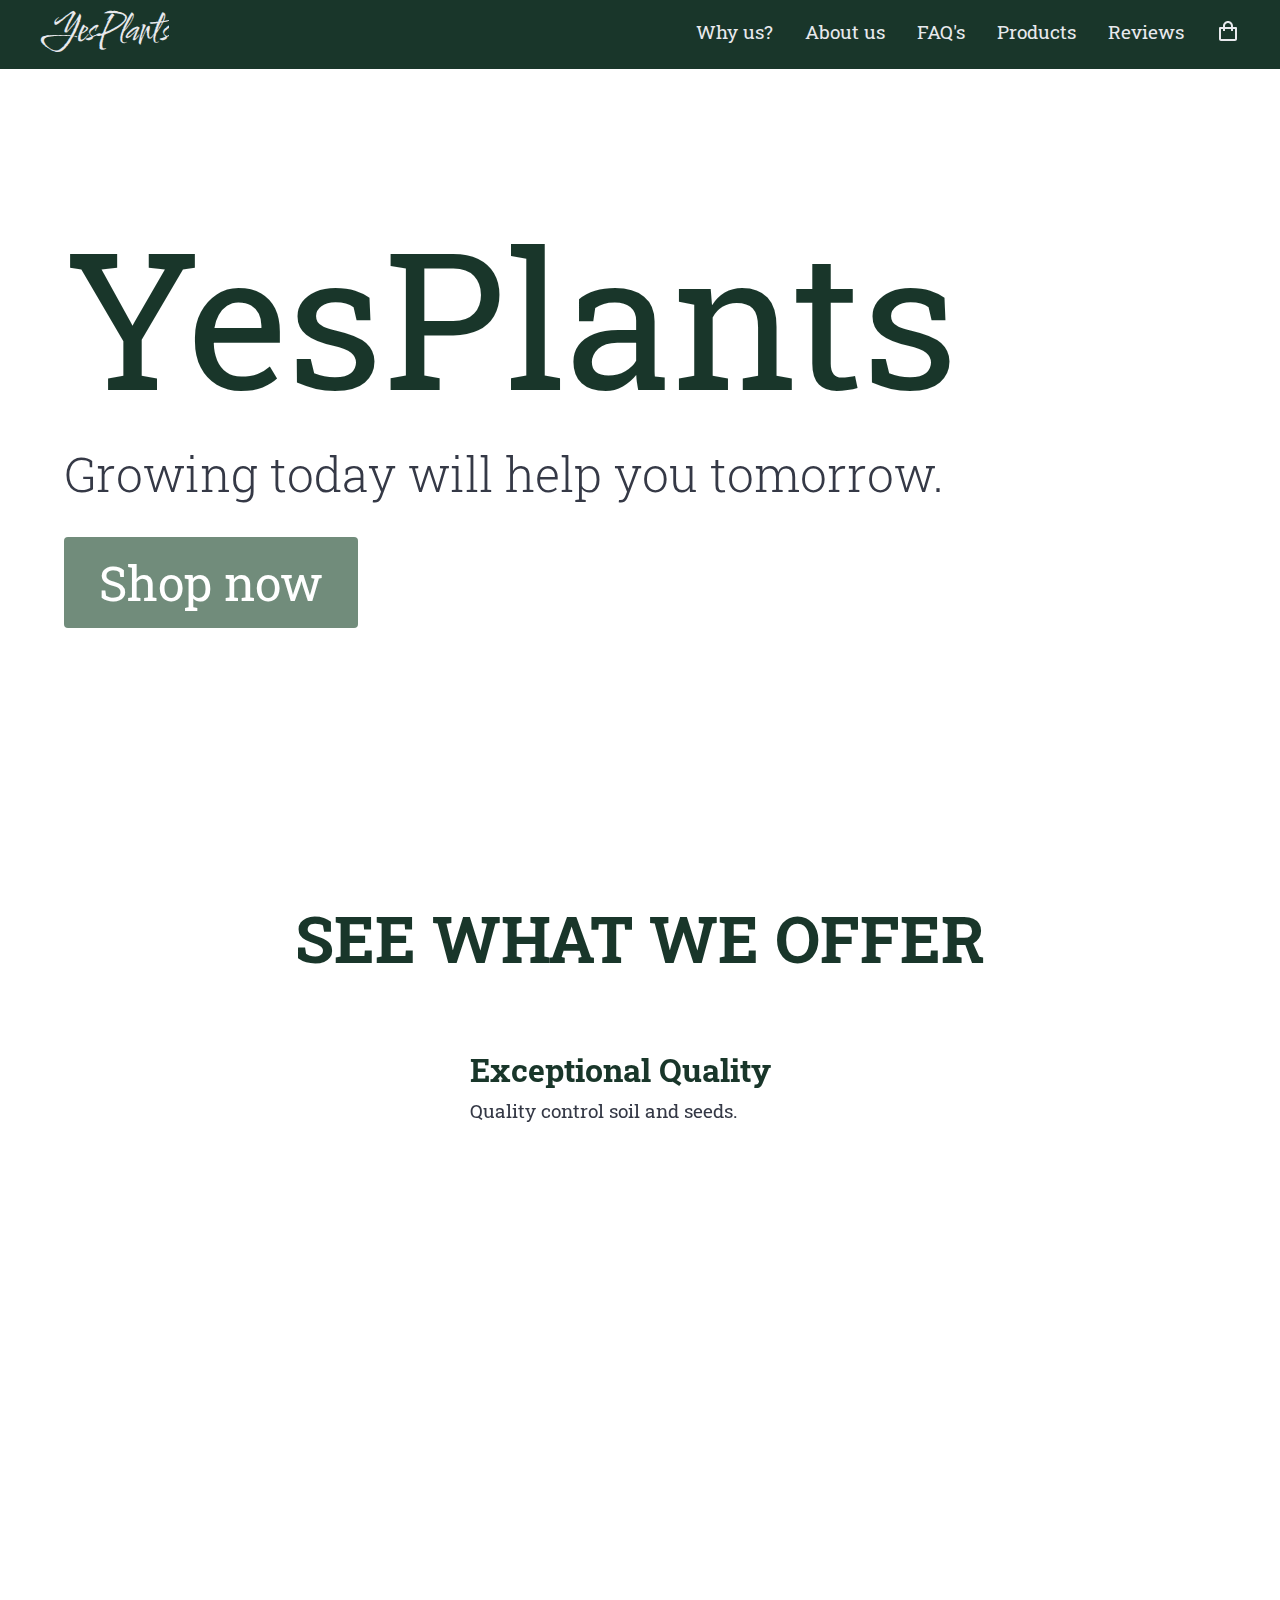
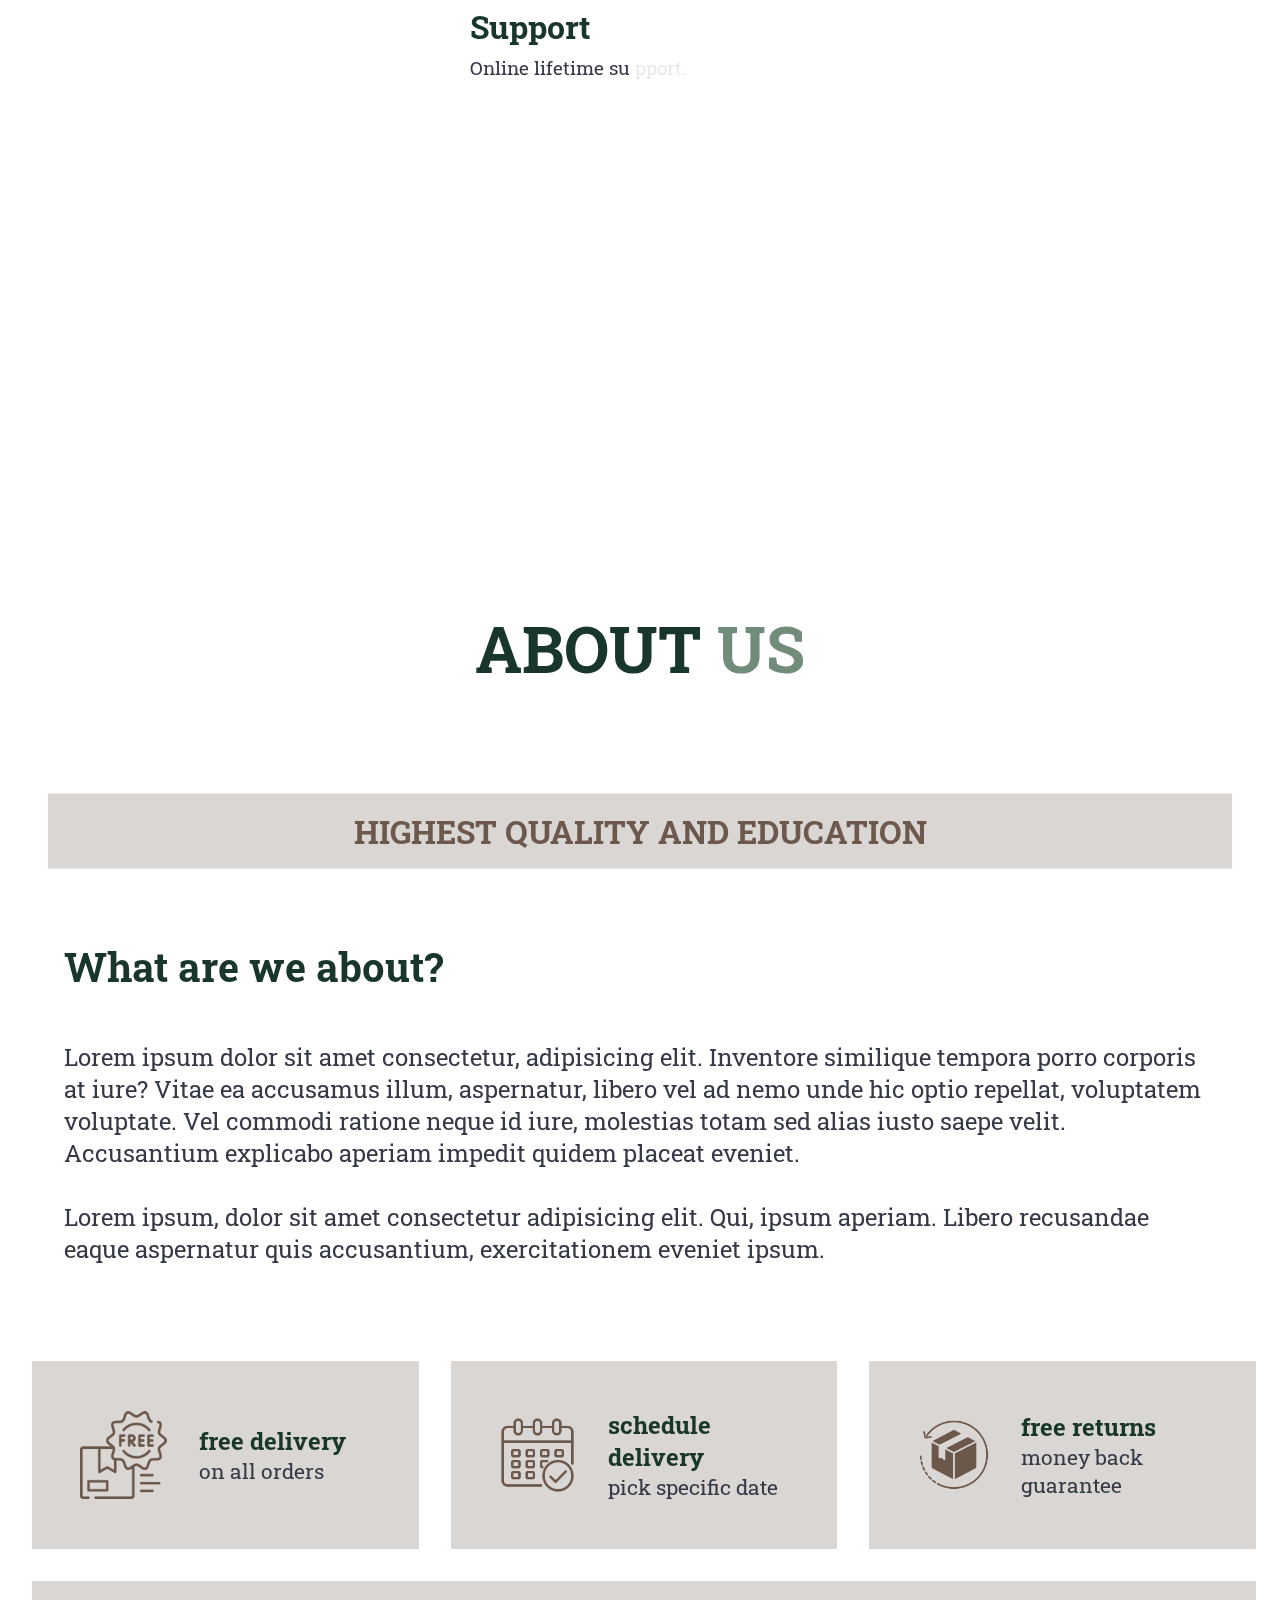
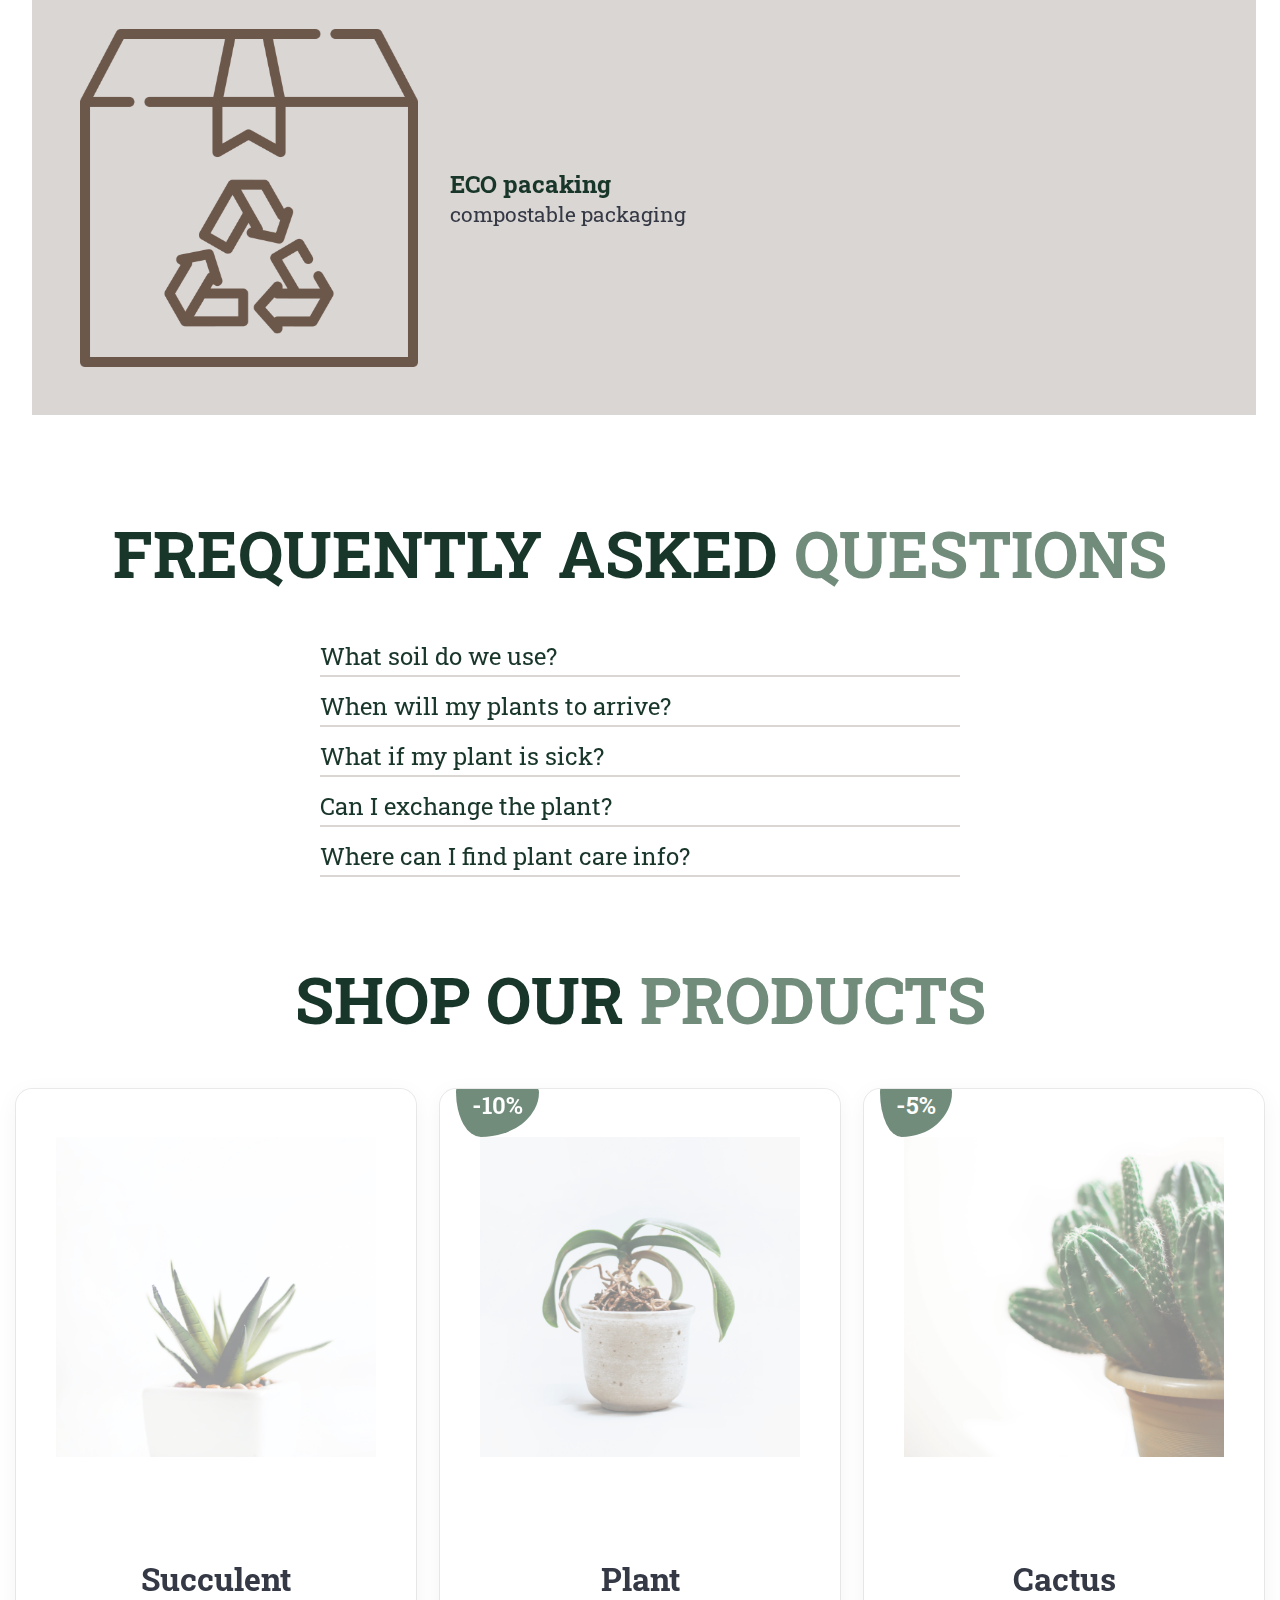
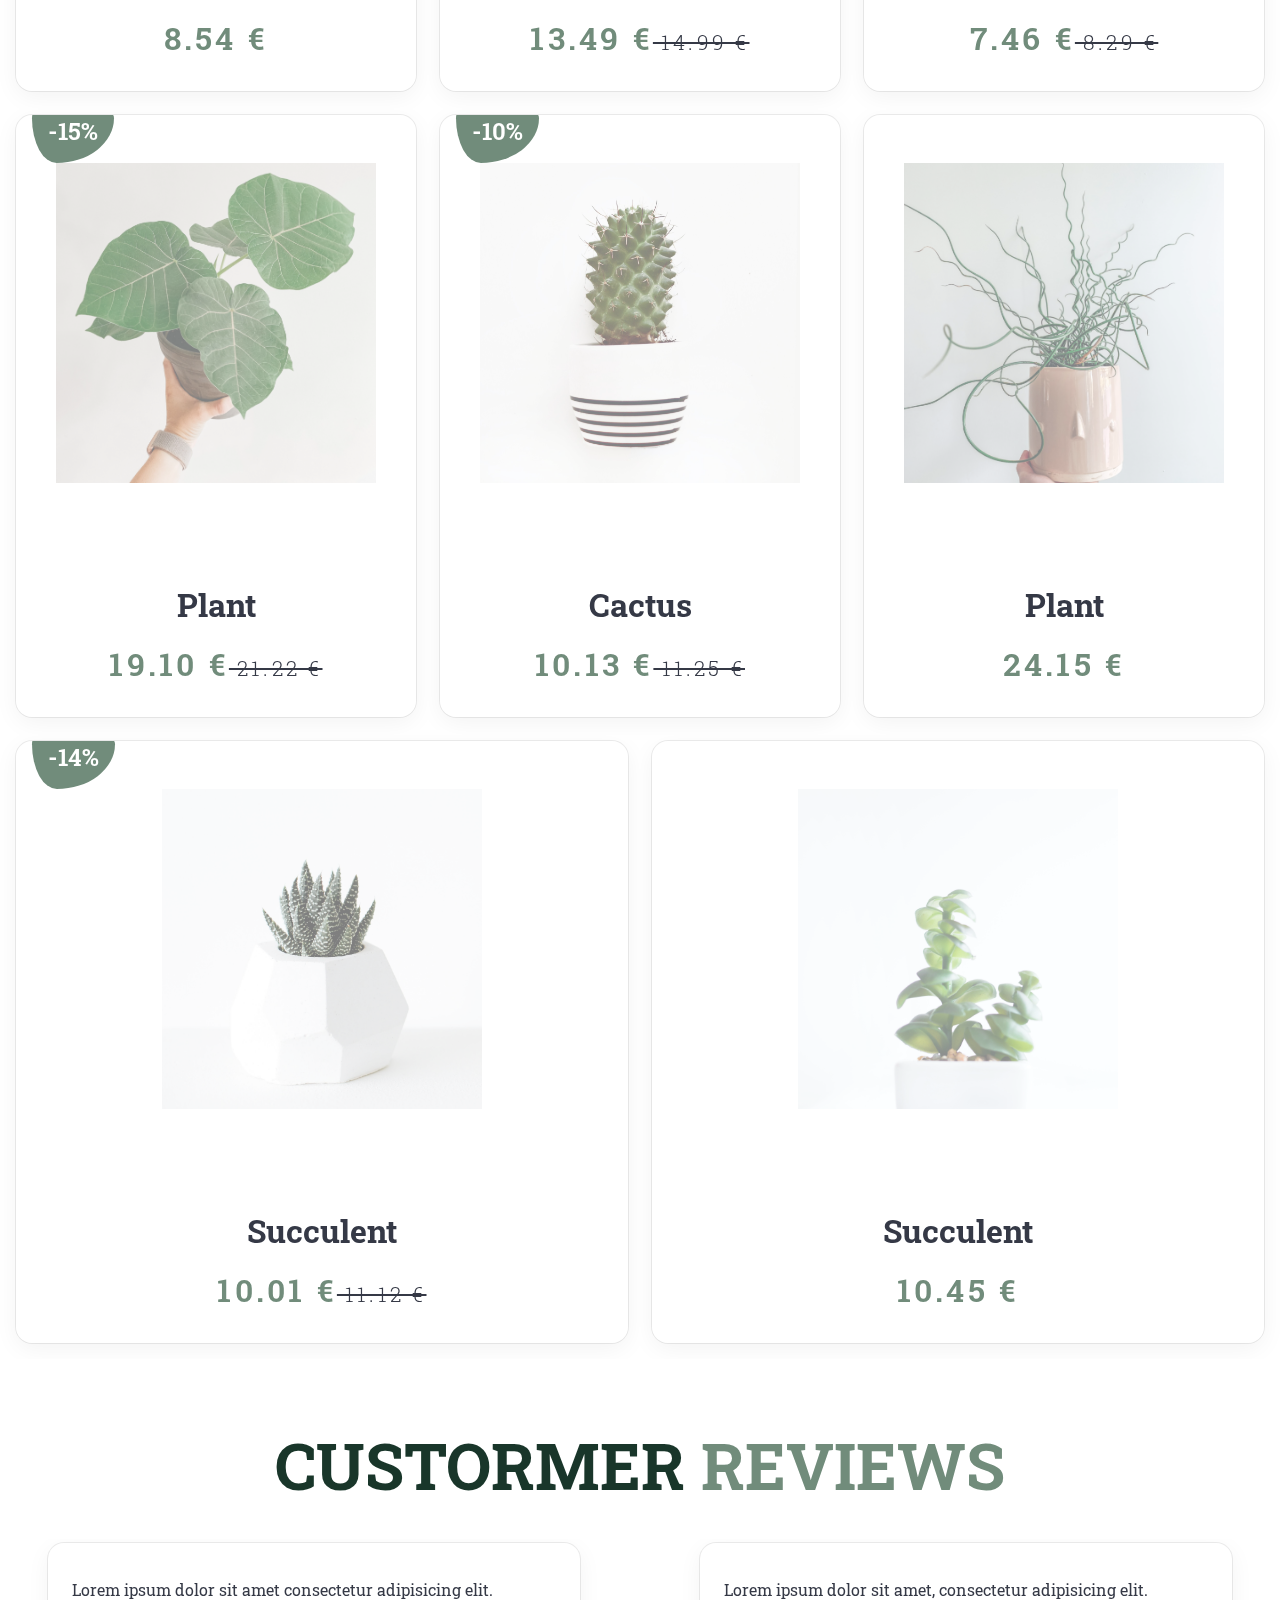
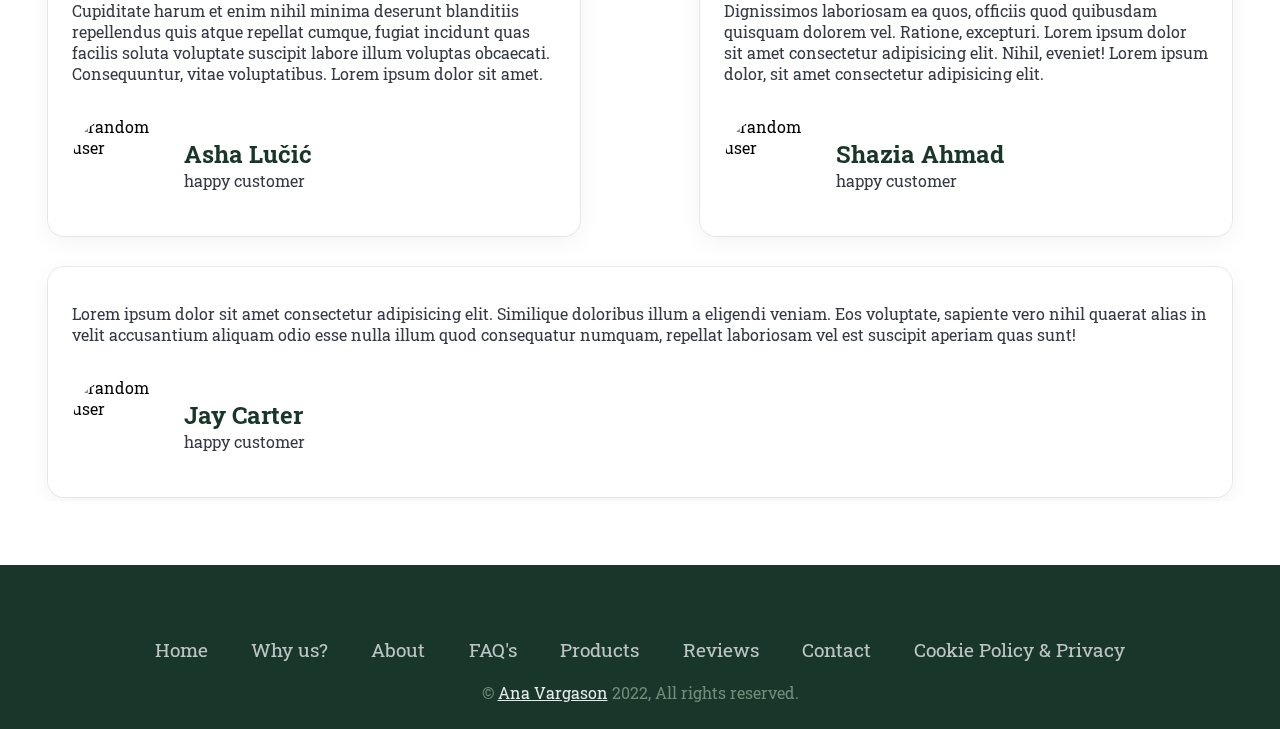
==== commit 591769a7: "Removed /.." ====
--- a/index.html
+++ b/index.html
@@ -5,7 +5,7 @@
     <meta charset="UTF-8">
     <meta name="viewport" content="width=device-width, initial-scale=1.0">
     <title>YesPlants</title>
-    <link rel="stylesheet" href="/assets/css/styles.css">
+    <link rel="stylesheet" href="assets/css/styles.css">
     <link rel="stylesheet" href="https://use.fontawesome.com/releases/v5.15.4/css/all.css"
         integrity="sha384-DyZ88mC6Up2uqS4h/KRgHuoeGwBcD4Ng9SiP4dIRy0EXTlnuz47vAwmeGwVChigm" crossorigin="anonymous">
     <link
@@ -40,7 +40,7 @@
                 <a href="#faq">FAQ's</a>
                 <a href="#products">Products</a>
                 <a href="#reviews">Reviews</a>
-                <a href="/cart.html"><svg xmlns="http://www.w3.org/2000/svg" width="24" height="24"
+                <a href="cart.html"><svg xmlns="http://www.w3.org/2000/svg" width="24" height="24"
                         style="fill: #e8e9ed;">
                         <path
                             d="M5 22h14c1.103 0 2-.897 2-2V9a1 1 0 0 0-1-1h-3V7c0-2.757-2.243-5-5-5S7 4.243 7 7v1H4a1 1 0 0 0-1 1v11c0 1.103.897 2 2 2zM9 7c0-1.654 1.346-3 3-3s3 1.346 3 3v1H9V7zm-4 3h2v2h2v-2h6v2h2v-2h2l.002 10H5V10z">
@@ -59,7 +59,7 @@
         <a href="#about">About us</a>
         <a href="#faq">FAQ's</a>
         <a href="#reviews">Reviews</a>
-        <a href="/cart.html"><svg xmlns="http://www.w3.org/2000/svg" width="24" height="24" style="fill: #e8e9ed;">
+        <a href="cart.html"><svg xmlns="http://www.w3.org/2000/svg" width="24" height="24" style="fill: #e8e9ed;">
                 <path
                     d="M5 22h14c1.103 0 2-.897 2-2V9a1 1 0 0 0-1-1h-3V7c0-2.757-2.243-5-5-5S7 4.243 7 7v1H4a1 1 0 0 0-1 1v11c0 1.103.897 2 2 2zM9 7c0-1.654 1.346-3 3-3s3 1.346 3 3v1H9V7zm-4 3h2v2h2v-2h6v2h2v-2h2l.002 10H5V10z">
                 </path>
@@ -106,7 +106,7 @@
         <h1 class="heading">About <span>US</span></h1>
         <div class="row">
             <div class="video-container">
-                <video src="/assets/images/about.mp4" loop autoplay muted></video>
+                <video src="assets/images/about.mp4" loop autoplay muted></video>
                 <h3>Highest Quality and Education</h3>
             </div>
             <div class="content">
@@ -127,28 +127,28 @@
 
     <div class="icons__container" id="faq">
         <div class="icons">
-            <img src="/assets/images/delivery.png" alt="free delivery">
+            <img src="assets/images/delivery.png" alt="free delivery">
             <div class="info">
                 <h3>free delivery</h3>
                 <span>on all orders</span>
             </div>
         </div>
         <div class="icons">
-            <img src="/assets/images/calendar.png" alt="pick a date">
+            <img src="assets/images/calendar.png" alt="pick a date">
             <div class="info">
                 <h3>schedule delivery</h3>
                 <span>pick specific date</span>
             </div>
         </div>
         <div class="icons">
-            <img src="/assets/images/return.png" alt="free returns">
+            <img src="assets/images/return.png" alt="free returns">
             <div class="info">
                 <h3>free returns</h3>
                 <span>money back guarantee</span>
             </div>
         </div>
         <div class="icons">
-            <img src="/assets/images/package.png" alt="compostable packaging">
+            <img src="assets/images/package.png" alt="compostable packaging">
             <div class="info">
                 <h3>ECO pacaking</h3>
                 <span>compostable packaging</span>
@@ -239,10 +239,10 @@
             <div class="box">
                 <div class="no-discount"></div>
                 <div class="image">
-                    <img src="/assets/images/product.jpg" alt="product">
-                    <div class="icons">
-                        <button><i class="fas fa-heart heart"></i></button>
-                        <button><a href="/cart.html"><i class="fas fa-shopping-cart btn-cart"></i></a></button>
+                    <img src="assets/images/product.jpg" alt="product">
+                    <div class="icons">
+                        <button><i class="fas fa-heart heart"></i></button>
+                        <button><a href="cart.html"><i class="fas fa-shopping-cart btn-cart"></i></a></button>
                         <button><i class="fas fa-share"></i></button>
                     </div>
                 </div>
@@ -254,10 +254,10 @@
             <div class="box">
                 <span class="discount">-10%</span>
                 <div class="image">
-                    <img src="/assets/images/product2.jpg" alt="product">
-                    <div class="icons">
-                        <button><i class="fas fa-heart heart"></i></button>
-                        <button><a href="/cart.html"><i class="fas fa-shopping-cart btn-cart"></i></a></button>
+                    <img src="assets/images/product2.jpg" alt="product">
+                    <div class="icons">
+                        <button><i class="fas fa-heart heart"></i></button>
+                        <button><a href="cart.html"><i class="fas fa-shopping-cart btn-cart"></i></a></button>
                         <button><i class="fas fa-share"></i></button>
                     </div>
                 </div>
@@ -269,10 +269,10 @@
             <div class="box">
                 <span class="discount">-5%</span>
                 <div class="image">
-                    <img src="/assets/images/product3.jpg" alt="product">
-                    <div class="icons">
-                        <button><i class="fas fa-heart heart"></i></button>
-                        <button><a href="/cart.html"><i class="fas fa-shopping-cart btn-cart"></i></a></button>
+                    <img src="assets/images/product3.jpg" alt="product">
+                    <div class="icons">
+                        <button><i class="fas fa-heart heart"></i></button>
+                        <button><a href="cart.html"><i class="fas fa-shopping-cart btn-cart"></i></a></button>
                         <button><i class="fas fa-share"></i></button>
                     </div>
                 </div>
@@ -284,10 +284,10 @@
             <div class="box">
                 <span class="discount">-15%</span>
                 <div class="image">
-                    <img src="/assets/images/product4.jpg" alt="product">
-                    <div class="icons">
-                        <button><i class="fas fa-heart heart"></i></button>
-                        <button><a href="/cart.html"><i class="fas fa-shopping-cart btn-cart"></i></a></button>
+                    <img src="assets/images/product4.jpg" alt="product">
+                    <div class="icons">
+                        <button><i class="fas fa-heart heart"></i></button>
+                        <button><a href="cart.html"><i class="fas fa-shopping-cart btn-cart"></i></a></button>
                         <button><i class="fas fa-share"></i></button>
                     </div>
                 </div>
@@ -299,10 +299,10 @@
             <div class="box">
                 <span class="discount">-10%</span>
                 <div class="image">
-                    <img src="/assets/images/product5.jpg" alt="product">
-                    <div class="icons">
-                        <button><i class="fas fa-heart heart"></i></button>
-                        <button><a href="/cart.html"><i class="fas fa-shopping-cart btn-cart"></i></a></button>
+                    <img src="assets/images/product5.jpg" alt="product">
+                    <div class="icons">
+                        <button><i class="fas fa-heart heart"></i></button>
+                        <button><a href="cart.html"><i class="fas fa-shopping-cart btn-cart"></i></a></button>
                         <button><i class="fas fa-share"></i></button>
                     </div>
                 </div>
@@ -314,10 +314,10 @@
             <div class="box">
                 <div class="no-discount"></div>
                 <div class="image">
-                    <img src="/assets/images/product8.jpg" alt="product">
-                    <div class="icons">
-                        <button><i class="fas fa-heart heart"></i></button>
-                        <button><a href="/cart.html"><i class="fas fa-shopping-cart btn-cart"></i></a></button>
+                    <img src="assets/images/product8.jpg" alt="product">
+                    <div class="icons">
+                        <button><i class="fas fa-heart heart"></i></button>
+                        <button><a href="cart.html"><i class="fas fa-shopping-cart btn-cart"></i></a></button>
                         <button><i class="fas fa-share"></i></button>
                     </div>
                 </div>
@@ -329,10 +329,10 @@
             <div class="box">
                 <span class="discount">-14%</span>
                 <div class="image">
-                    <img src="/assets/images/product6.jpg" alt="product">
-                    <div class="icons">
-                        <button><i class="fas fa-heart heart"></i></button>
-                        <button><a href="/cart.html"><i class="fas fa-shopping-cart btn-cart"></i></a></button>
+                    <img src="assets/images/product6.jpg" alt="product">
+                    <div class="icons">
+                        <button><i class="fas fa-heart heart"></i></button>
+                        <button><a href="cart.html"><i class="fas fa-shopping-cart btn-cart"></i></a></button>
                         <button><i class="fas fa-share"></i></button>
                     </div>
                 </div>
@@ -344,10 +344,10 @@
             <div class="box">
                 <div class="no-discount"></div>
                 <div class="image">
-                    <img src="/assets/images/product7.jpg" alt="product">
-                    <div class="icons">
-                        <button><i class="fas fa-heart heart"></i></button>
-                        <button><a href="/cart.html"><i class="fas fa-shopping-cart btn-cart"></i></a></button>
+                    <img src="assets/images/product7.jpg" alt="product">
+                    <div class="icons">
+                        <button><i class="fas fa-heart heart"></i></button>
+                        <button><a href="cart.html"><i class="fas fa-shopping-cart btn-cart"></i></a></button>
                         <button><i class="fas fa-share"></i></button>
                     </div>
                 </div>
@@ -476,7 +476,7 @@
         - js 
     -->
 
-    <script src="/assets/js/app.js"></script>
+    <script src="assets/js/app.js"></script>
 </body>
 
 </html>--- a/assets/css/styles.css
+++ b/assets/css/styles.css
@@ -203,7 +203,7 @@
 
 .main__container::before {
   content: "";
-  background-image: url(/assets/images/bg2.jpg);
+  background-image: url(assets/images/bg2.jpg);
   background-size: cover;
   position: absolute;
   top: 0px;
@@ -360,7 +360,7 @@
   height: 525px;
   width: 400px;
   border-radius: 4px;
-  background-image: url(/assets/images/soil.jpg);
+  background-image: url(assets/images/soil.jpg);
   background-size: cover;
   position: relative;
   color: #000000;
@@ -368,7 +368,7 @@
 }
 
 .services__card:nth-child(2) {
-  background-image: url(/assets/images/card1.jpg);
+  background-image: url(assets/images/card1.jpg);
   background-size: cover;
   position: relative;
   color: #000;
@@ -616,7 +616,7 @@
   display: block;
   width: 1.2rem;
   height: 1.2rem;
-  background-image: url(/assets/images/down.png);
+  background-image: url(assets/images/down.png);
   background-repeat: no-repeat;
   background-size: contain;
   background-position: center;
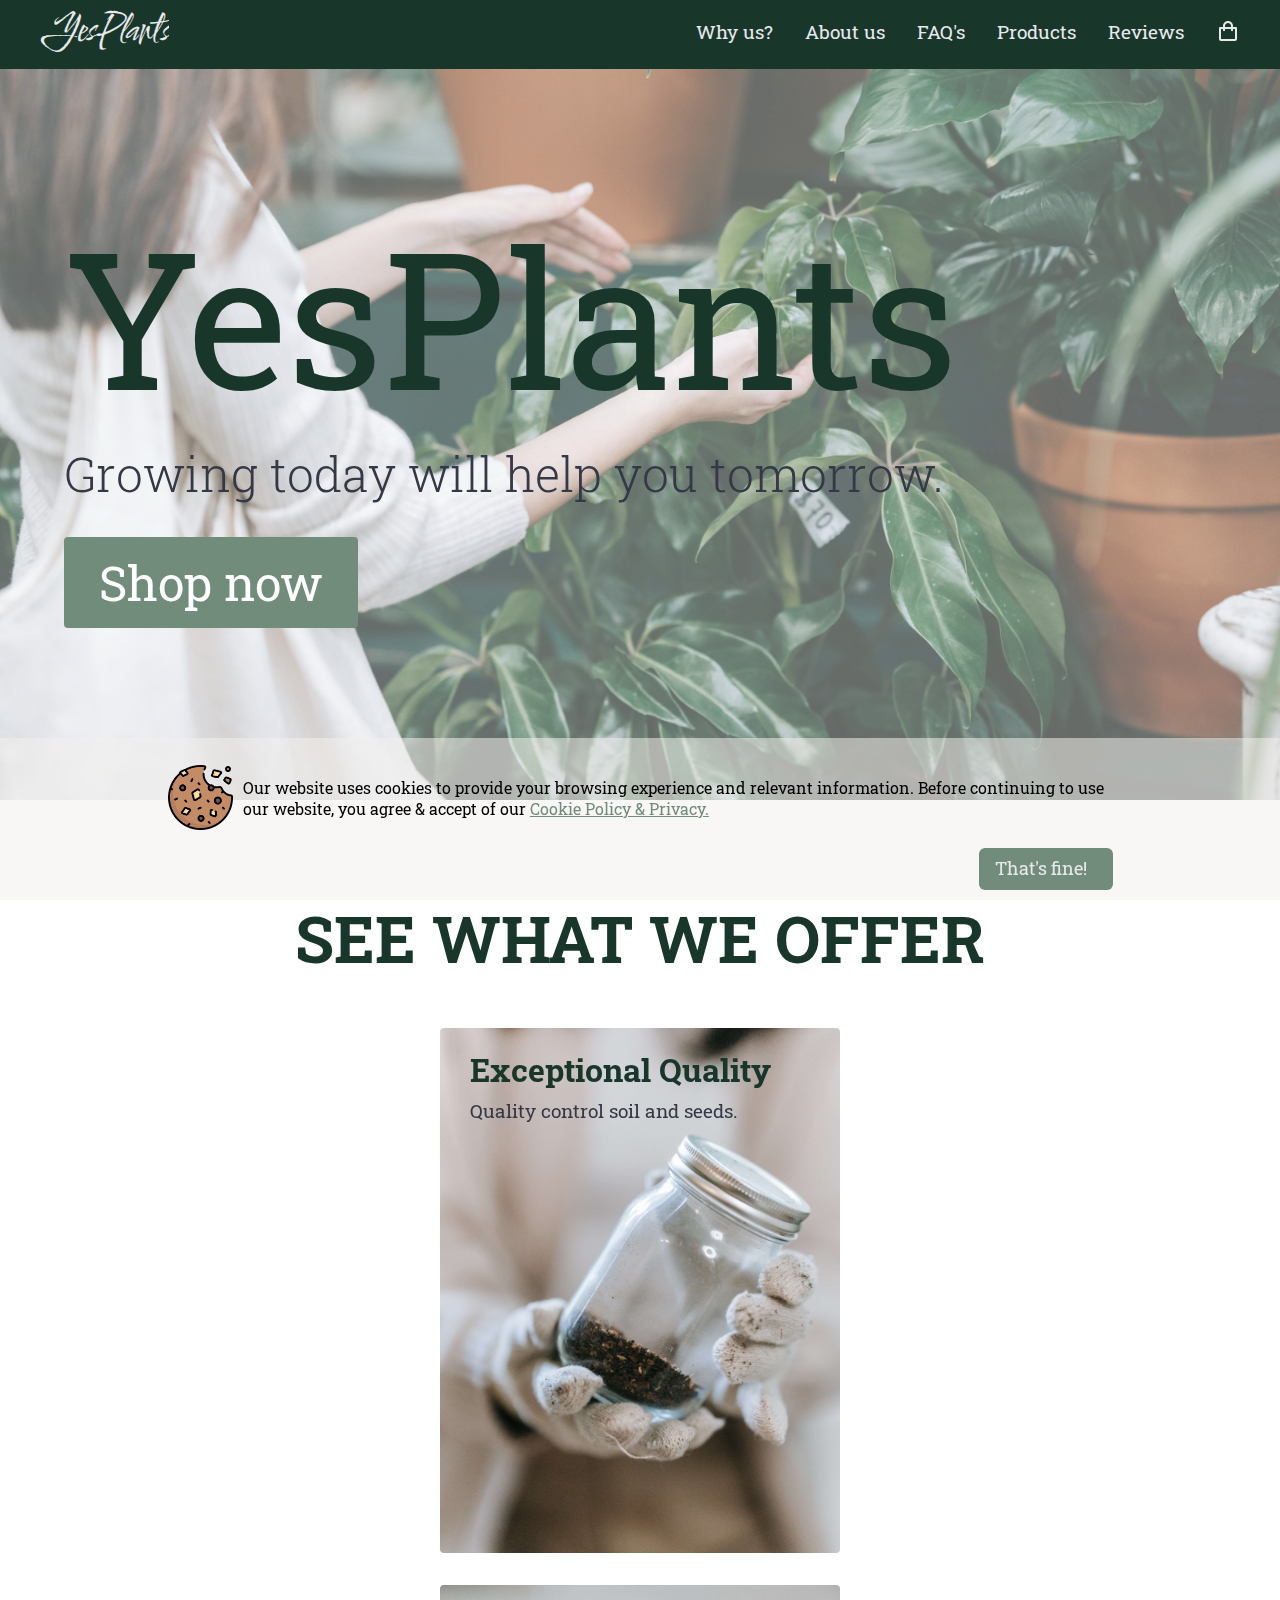
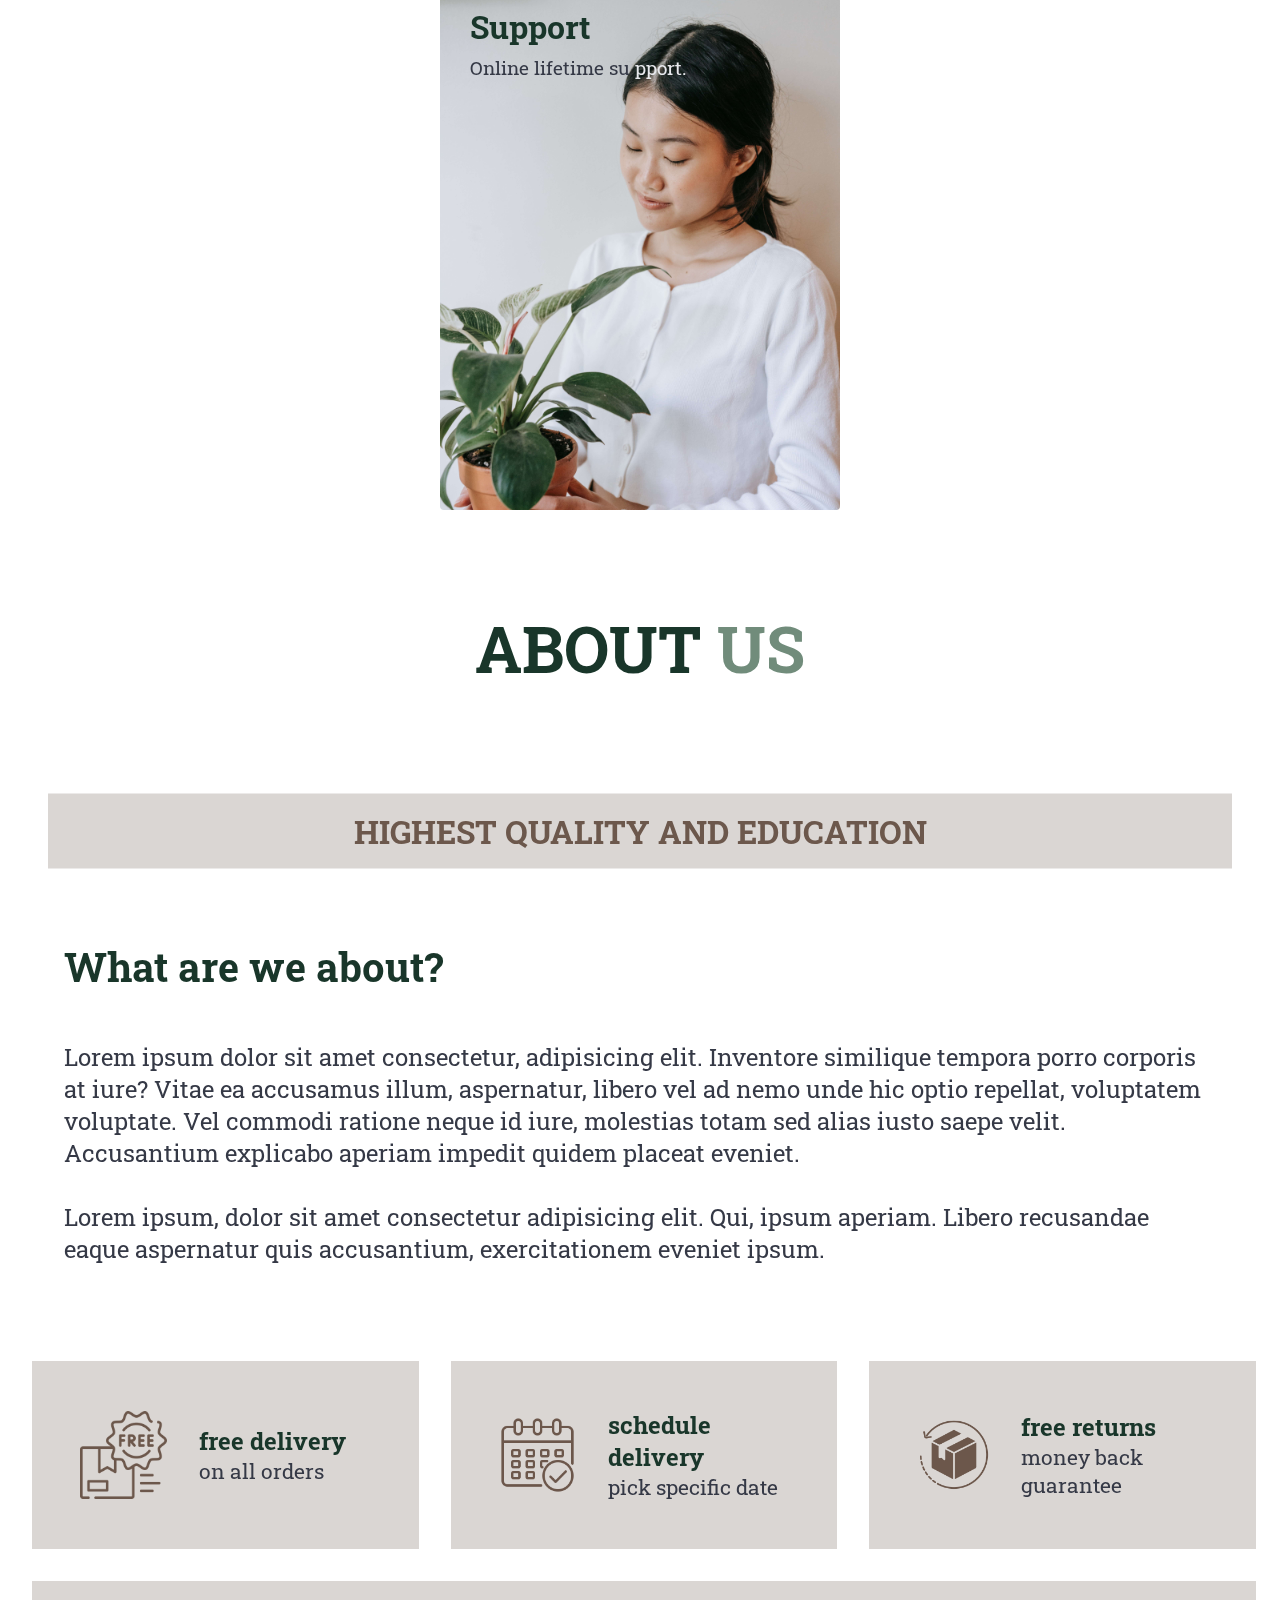
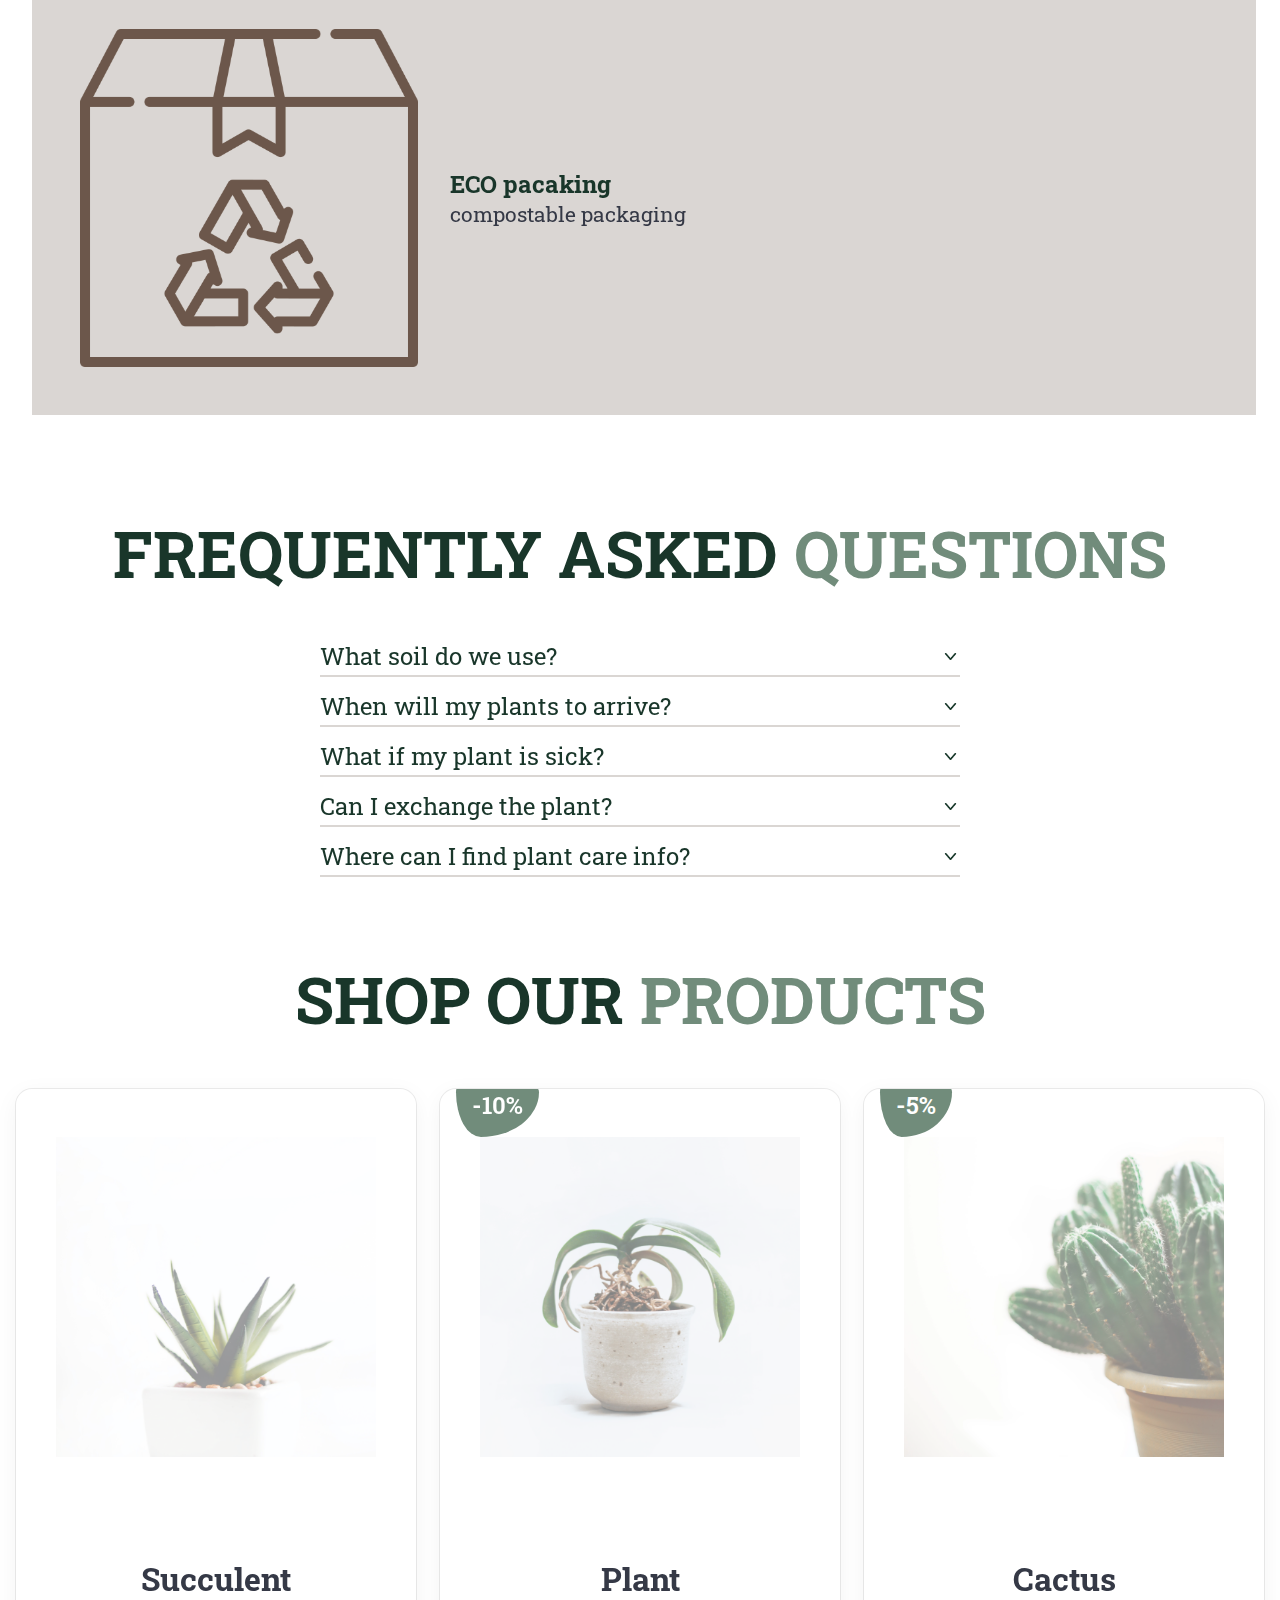
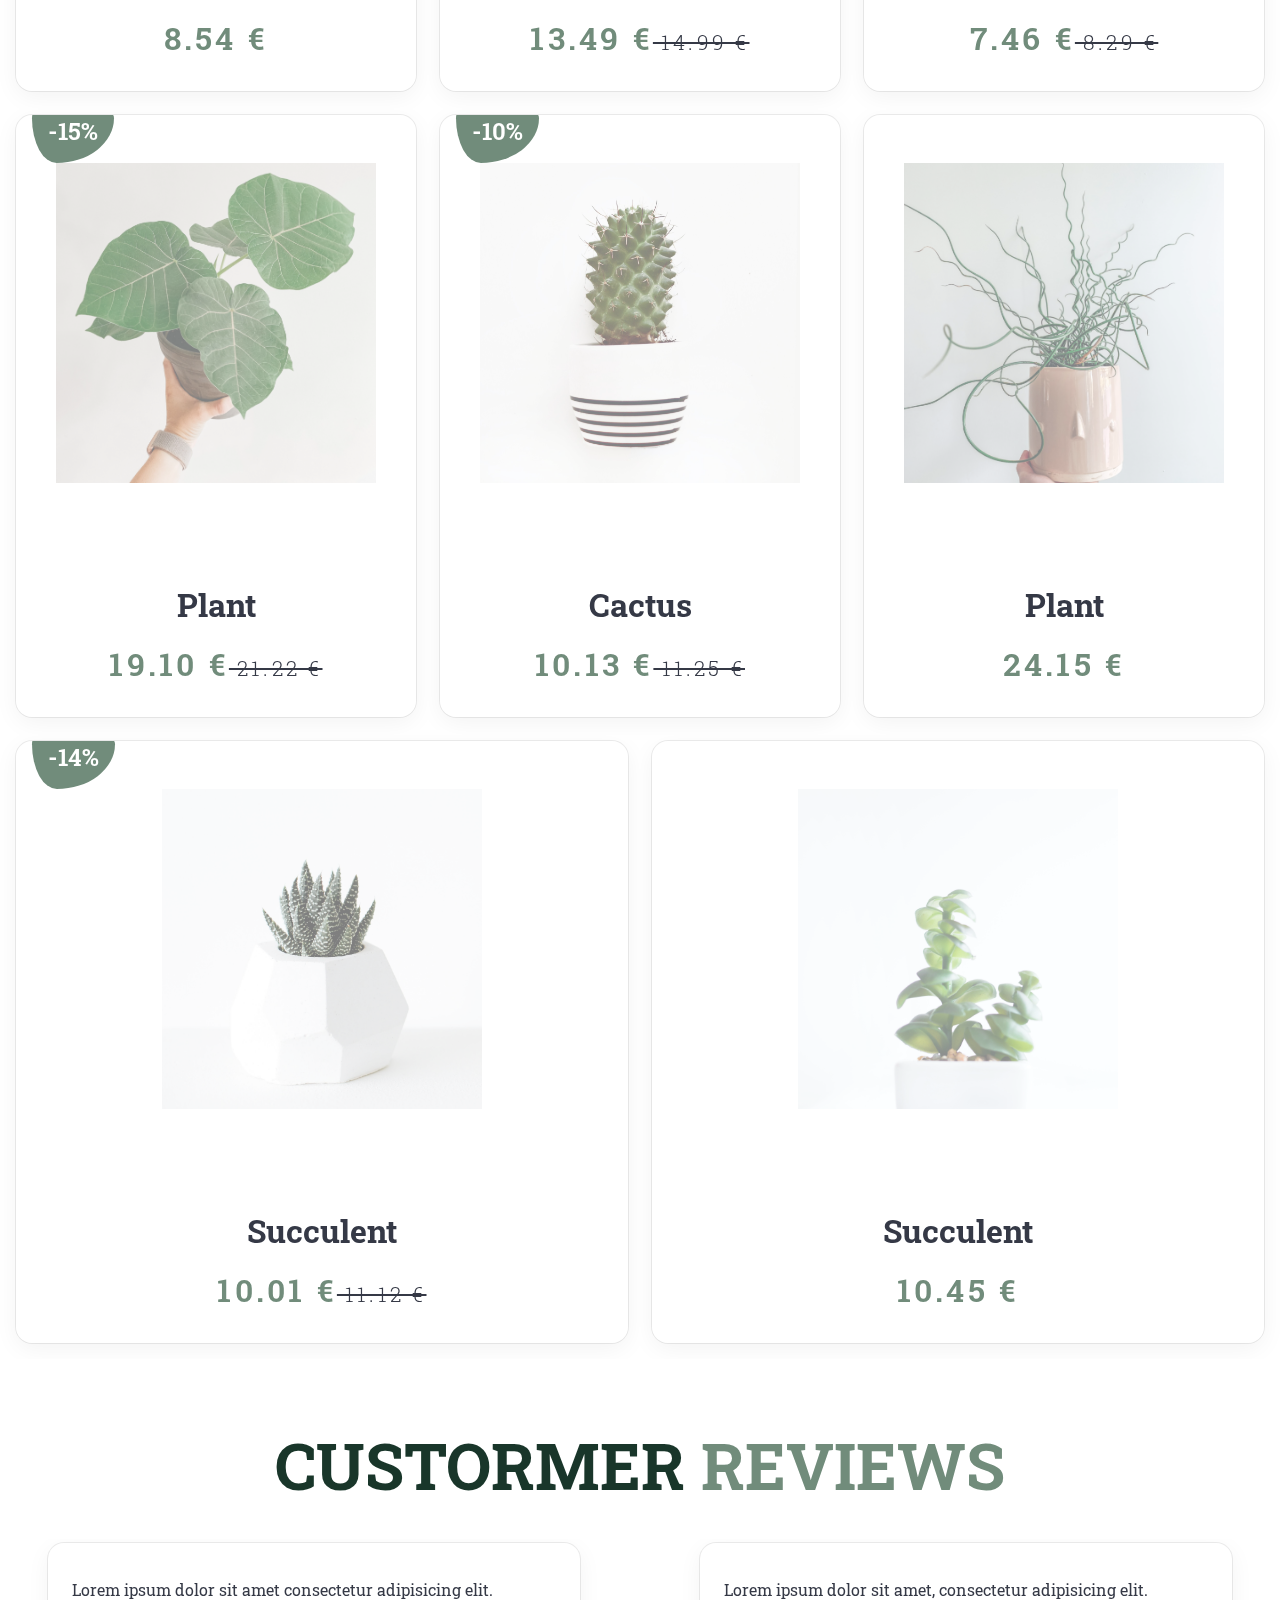
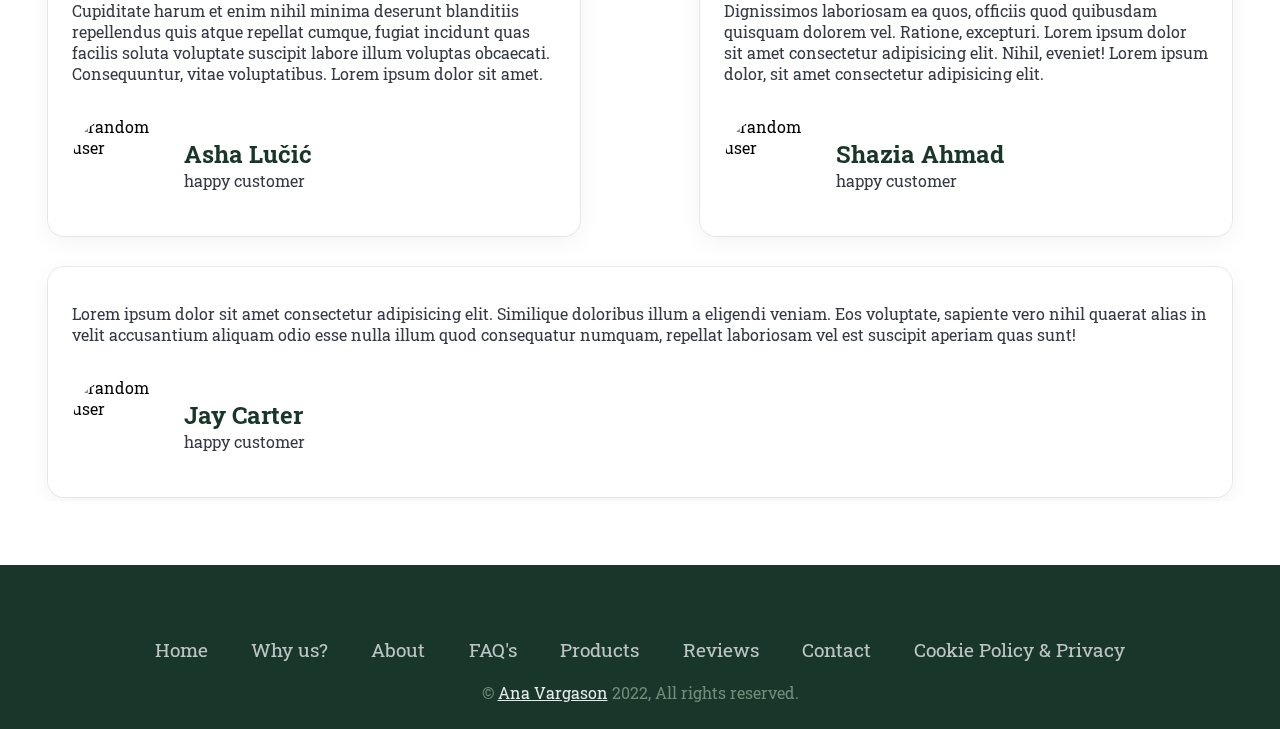
==== commit d0cd9706: "Hopefully Final Commit" ====
--- a/index.html
+++ b/index.html
@@ -16,17 +16,26 @@
 
 <body>
 
-    <!-- cookies 
-    <div id="cookiePopup">
-        <img src="/images/cookie.png" alt="cookie">
-        <p>
-            Our website uses cookies to provide your browsing experience and
-            relevant information. Before continuing to use our website, you agree &
-            accept of our <a href="#">Cookie Policy & Privacy.</a>
-        </p>
-        <button id="acceptCookie">Accept</button>
-    </div>
--->
+    <!-- 
+        - cookies 
+    -->
+
+    <div id="cookies">
+        <div class="container">
+            <div class="subcontainer">
+                <div class="cookies">
+                    <img src="assets/images/cookie.png" alt="cookie">
+                    <p>
+                        Our website uses cookies to provide your browsing experience and
+                        relevant information. Before continuing to use our website, you agree &
+                        accept of our <a href="#">Cookie Policy & Privacy.</a>
+                    </p>
+                </div>
+                <button id="cookies-btn" class="btn btn-outline">That's fine!</button>
+            </div>
+        </div>
+    </div>
+
     <!-- 
         - navbar 
     -->
--- a/assets/css/styles.css
+++ b/assets/css/styles.css
@@ -33,6 +33,66 @@
 
 .heading span {
   color: #718c7b;
+}
+
+/* -------------
+    cookies
+-------------*/
+
+#cookies {
+  width: 100%;
+  position: fixed;
+  bottom: 0;
+  background-color: #f3f0ed88;
+  z-index: 100;
+  display: none;
+  padding: 10px;
+}
+
+#cookies .container {
+  max-width: 1600px;
+  margin: auto;
+}
+
+#cookies .container .subcontainer {
+  width: 75%;
+  margin: auto;
+}
+
+#cookies .container .subcontainer .cookies {
+  min-height: 100px;
+  display: flex;
+  justify-content: space-between;
+  align-items: center;
+  gap: 10px;
+}
+
+#cookies .container .subcontainer .cookies a {
+  color: #718c7b;
+  transition: 0.4s ease;
+}
+#cookies .container .subcontainer .cookies a:hover {
+  color: #6b584c;
+}
+
+#cookies .container .subcontainer .cookies img {
+  width: 100px;
+}
+
+#cookies .container .subcontainer button {
+  float: right;
+}
+
+@media (max-width: 1600px) {
+  #cookies .container {
+    width: 100%;
+  }
+}
+
+@media (max-width: 1600px) {
+  .cookies {
+    padding: 10px 0;
+  }
 }
 
 /* -----------
@@ -203,7 +263,7 @@
 
 .main__container::before {
   content: "";
-  background-image: url(assets/images/bg2.jpg);
+  background-image: url(/assets/images/bg2.jpg);
   background-size: cover;
   position: absolute;
   top: 0px;
@@ -360,7 +420,7 @@
   height: 525px;
   width: 400px;
   border-radius: 4px;
-  background-image: url(assets/images/soil.jpg);
+  background-image: url(/assets/images/soil.jpg);
   background-size: cover;
   position: relative;
   color: #000000;
@@ -368,7 +428,7 @@
 }
 
 .services__card:nth-child(2) {
-  background-image: url(assets/images/card1.jpg);
+  background-image: url(/assets/images/card1.jpg);
   background-size: cover;
   position: relative;
   color: #000;
@@ -616,7 +676,7 @@
   display: block;
   width: 1.2rem;
   height: 1.2rem;
-  background-image: url(assets/images/down.png);
+  background-image: url(/assets/images/down.png);
   background-repeat: no-repeat;
   background-size: contain;
   background-position: center;
@@ -837,6 +897,7 @@
     bottom: 0;
   }
 
+  .products .box-container .box .image .icons button,
   .products .box-container .box .image .icons a {
     line-height: 2rem;
     font-size: 1rem;
@@ -845,7 +906,7 @@
     text-decoration: none;
   }
 
-  .products .box-container .box .image .icons a:hover {
+  .products .box-container .box .image .icons button:hover {
     color: #dad6d3;
   }
 
@@ -1032,6 +1093,8 @@
 
 .payment-method .selected {
   border-color: #718c7b;
+  background-color: #718c7b;
+  color: #f3f0ed;
 }
 
 .payment-method .method ion-icon {
@@ -1040,11 +1103,7 @@
 
 .payment-method .method .checkmark {
   margin-left: auto;
-  color: #dad6d3;
-}
-
-.payment-method .method .fill {
-  color: #718c7b;
+  color: #fff;
 }
 
 .label-deafult {
@@ -1248,6 +1307,10 @@
   height: 1.35rem;
 }
 
+.product-close-btn-delete {
+  display: none;
+}
+
 .product-close-btn ion-icon {
   font-size: 1rem;
   color: #e8e9ed;
